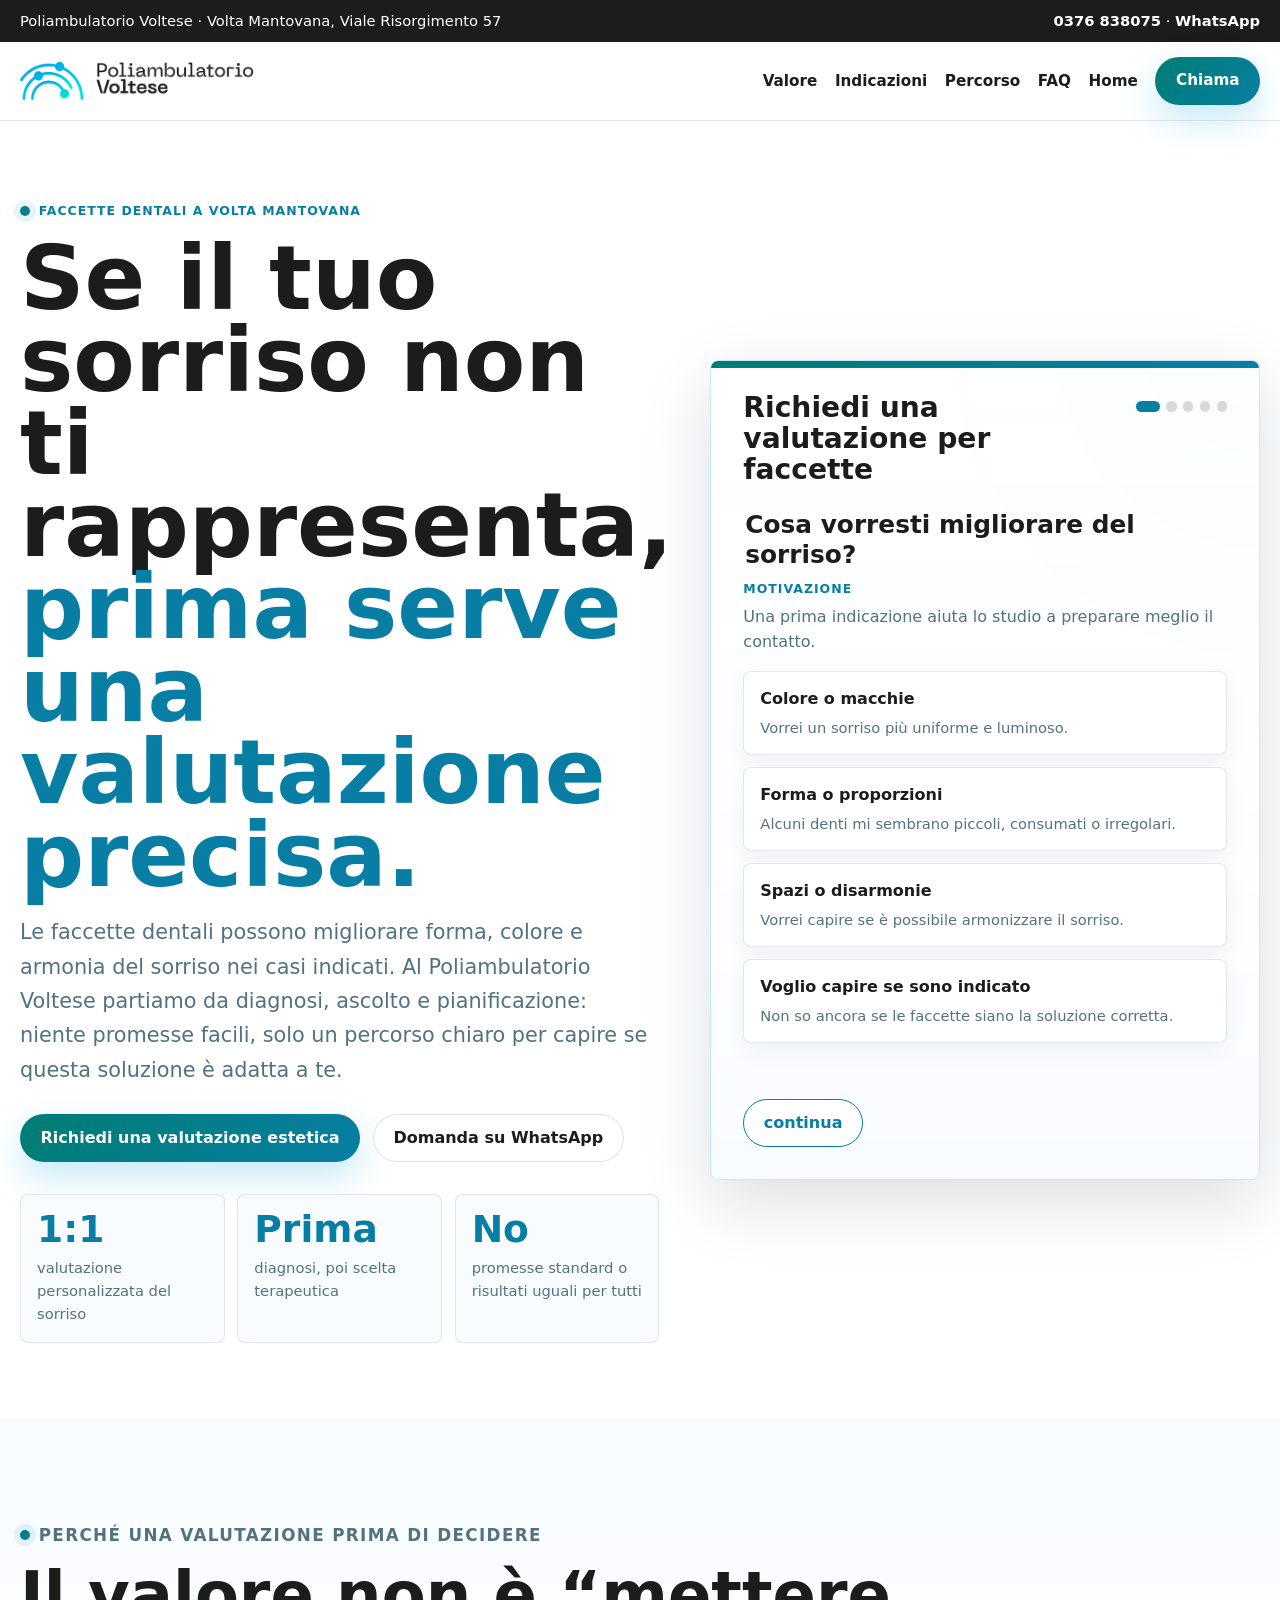
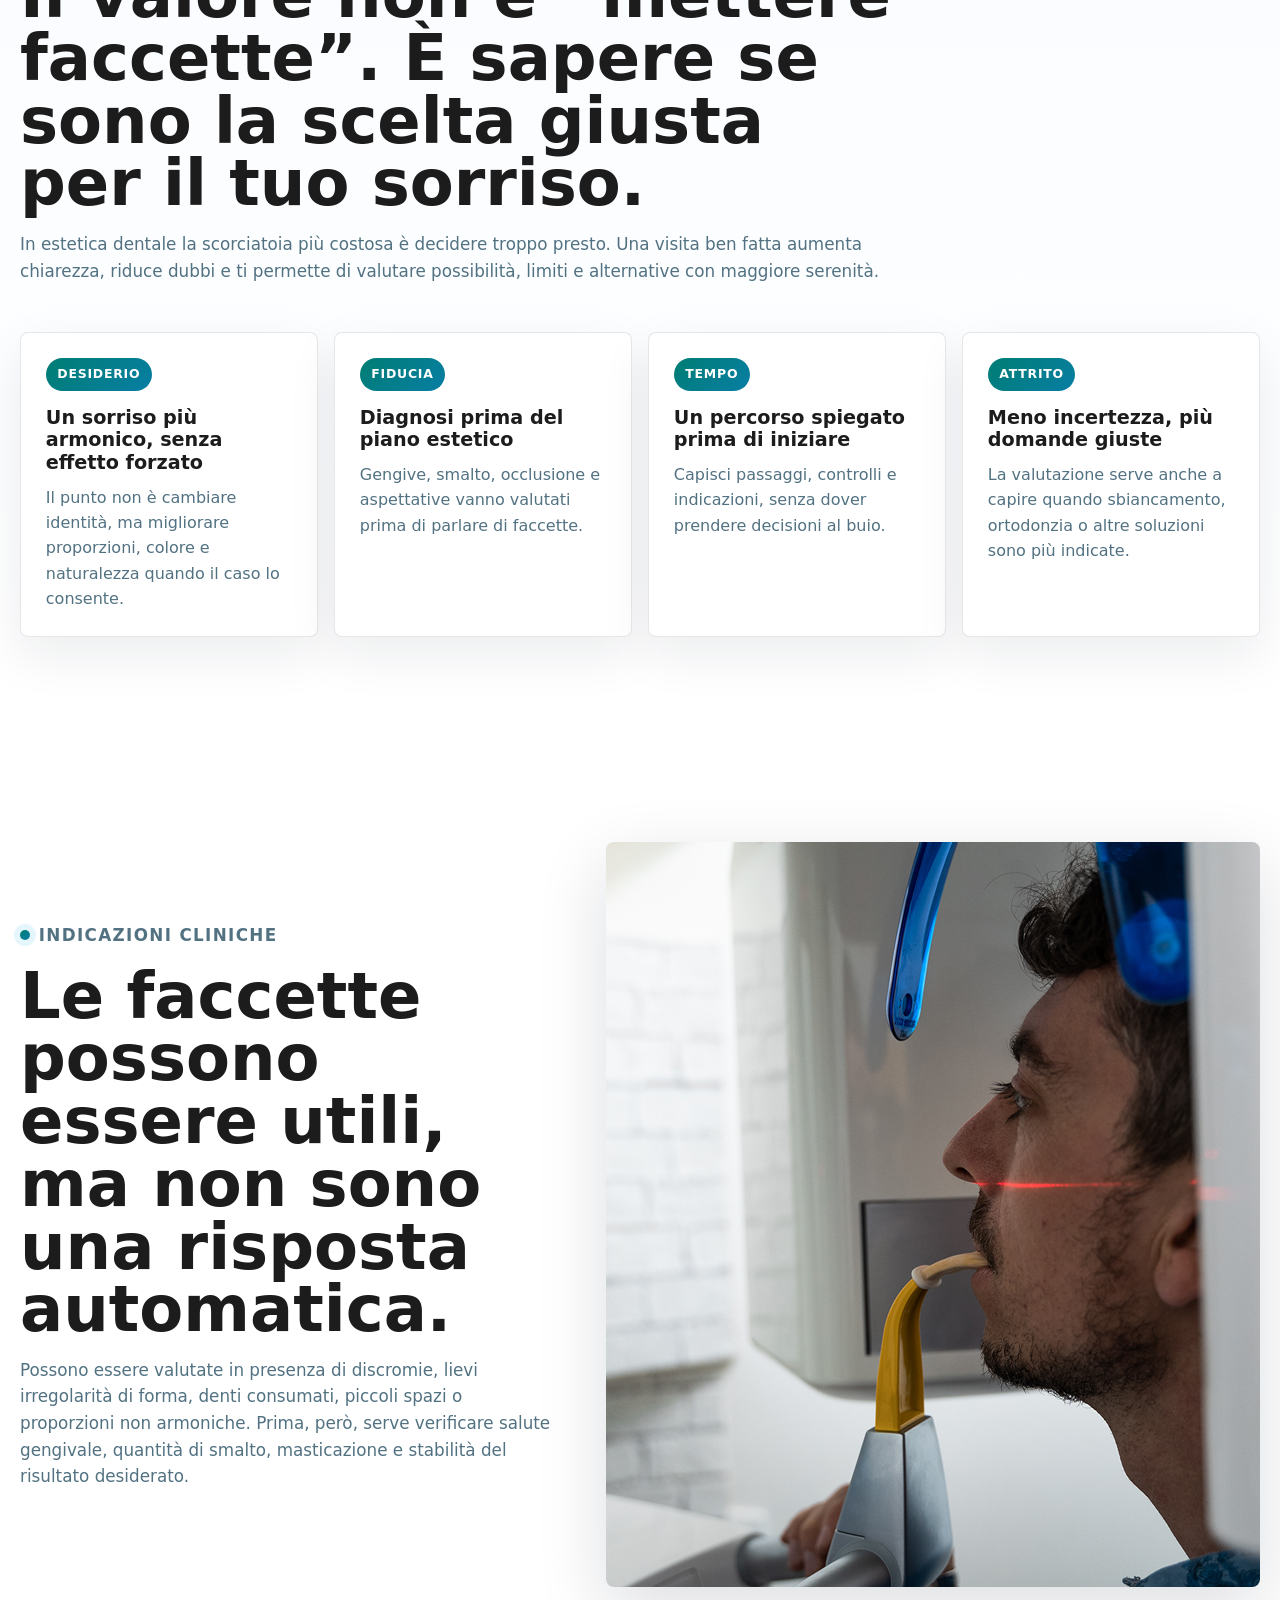
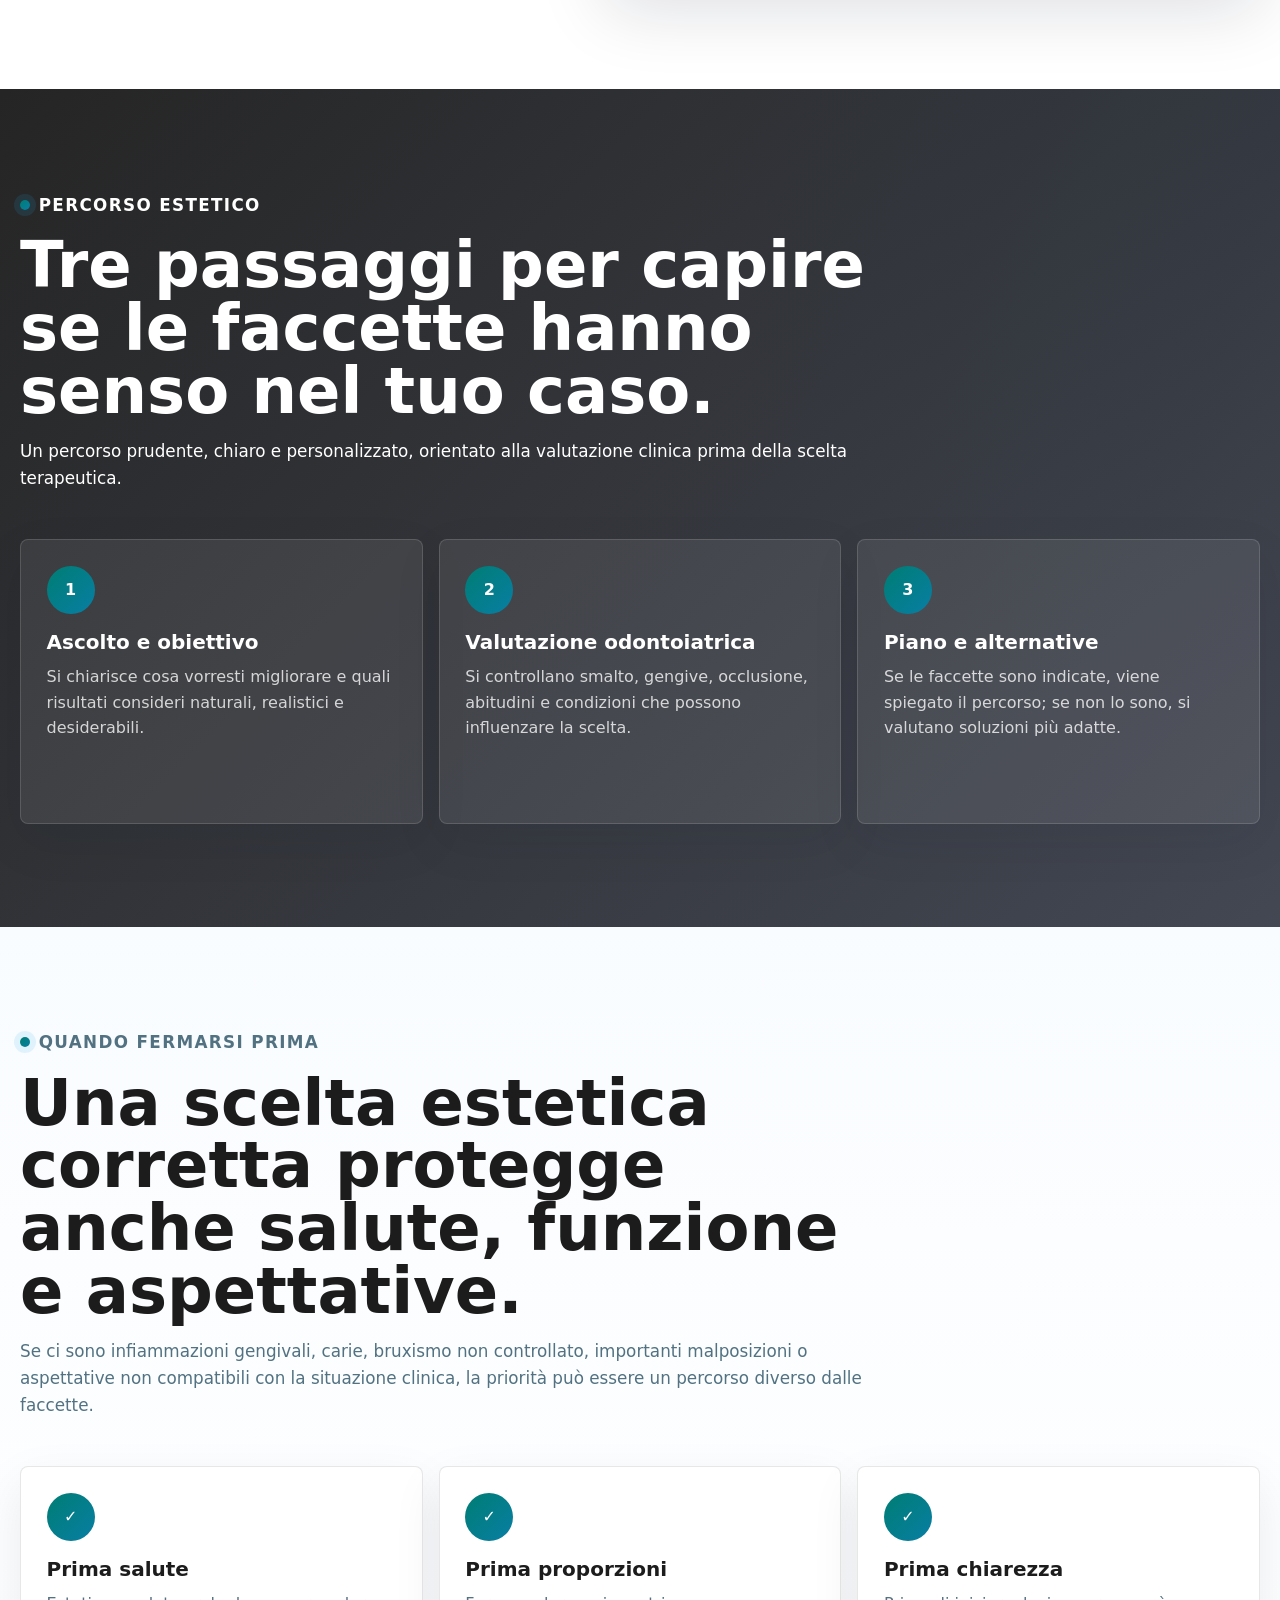
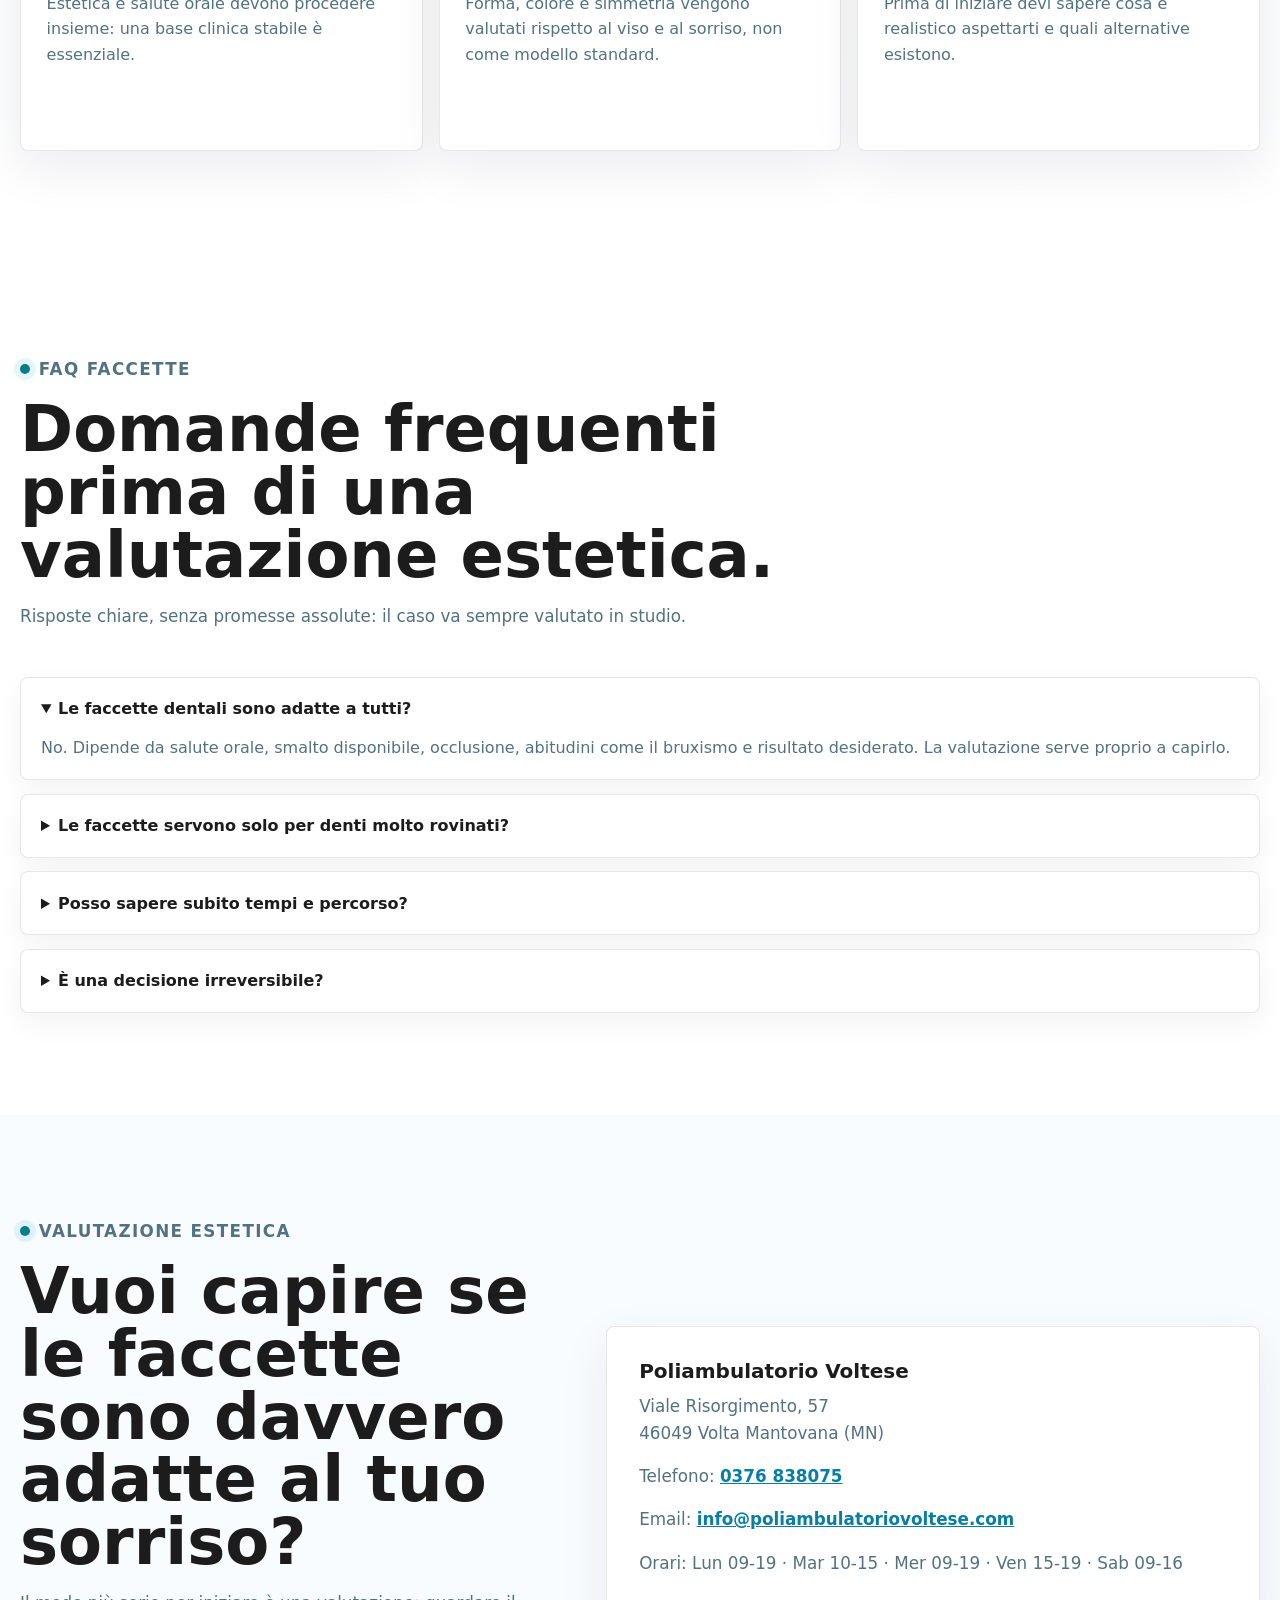
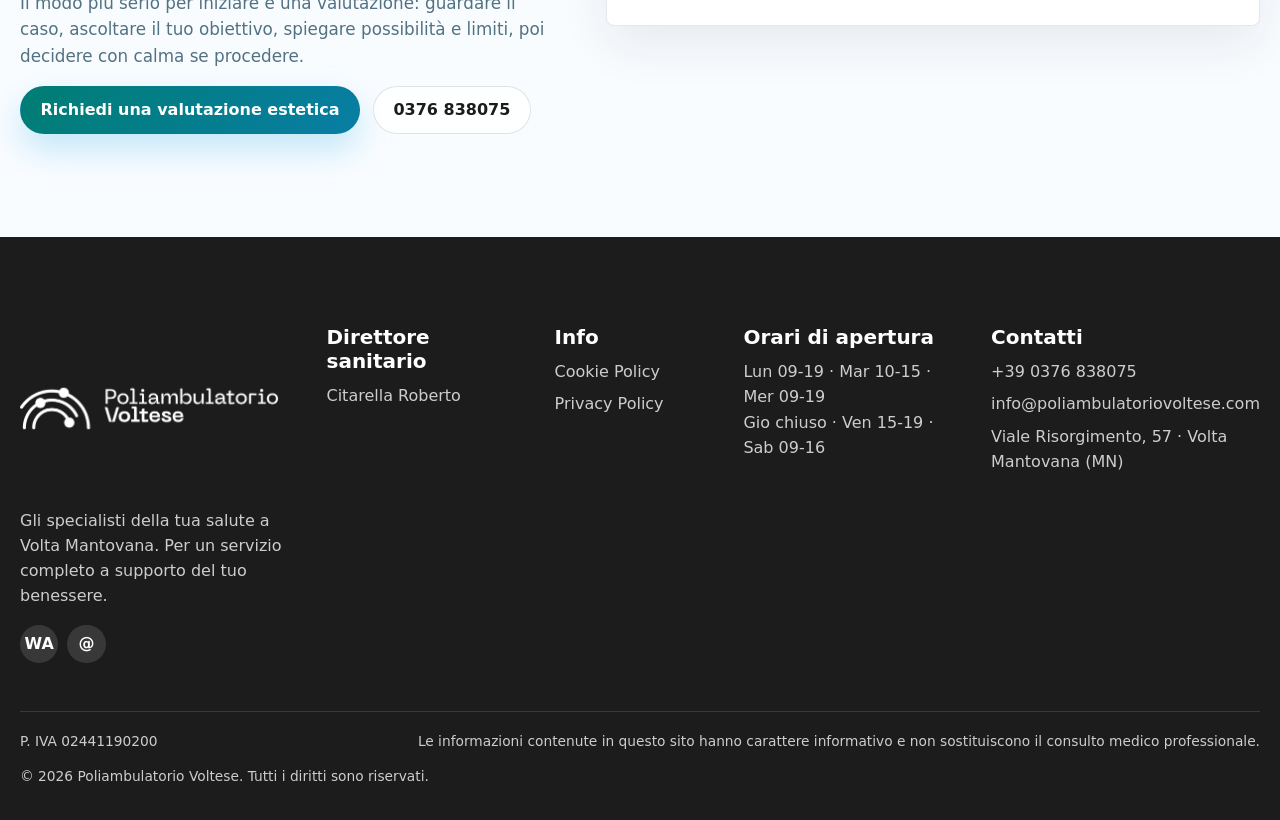
==== faccette/index.html @ 8700d7a6 "Add faccette dental funnel page" ====
<!doctype html>
<html lang="it" class="loader-active">
  <head>
    <meta charset="utf-8">
    <meta name="viewport" content="width=device-width, initial-scale=1">
    <title>Faccette Dentali a Volta Mantovana | Poliambulatorio Voltese</title>
    <meta
      name="description"
      content="Faccette dentali a Volta Mantovana: valutazione estetica del sorriso, indicazioni cliniche, percorso personalizzato e informazioni professionali al Poliambulatorio Voltese."
    >
    <meta name="robots" content="index,follow,max-image-preview:large">
    <meta name="theme-color" content="#1C1C1C">
    <link rel="canonical" href="https://poliambulatoriovoltese.vercel.app/faccette/">
    <link rel="icon" href="../assets/favicon-poliambulatorio-voltese.png" type="image/png">
    <link rel="preload" as="image" href="../assets/logo-poliambulatorio-voltese.svg">

    <meta property="og:type" content="website">
    <meta property="og:locale" content="it_IT">
    <meta property="og:title" content="Faccette Dentali a Volta Mantovana">
    <meta
      property="og:description"
      content="Un percorso professionale per capire se le faccette dentali sono adatte al tuo sorriso."
    >
    <meta property="og:url" content="https://poliambulatoriovoltese.vercel.app/faccette/">
    <meta property="og:site_name" content="Poliambulatorio Voltese">
    <meta property="og:image" content="https://poliambulatoriovoltese.vercel.app/assets/favicon-poliambulatorio-voltese.png">

    <link rel="stylesheet" href="../styles.css">
    <script type="application/ld+json">
      {
        "@context": "https://schema.org",
        "@type": "MedicalWebPage",
        "name": "Faccette Dentali a Volta Mantovana",
        "url": "https://poliambulatoriovoltese.vercel.app/faccette/",
        "description": "Pagina informativa sulle faccette dentali e sulla valutazione estetica del sorriso presso Poliambulatorio Voltese.",
        "publisher": {
          "@type": "MedicalClinic",
          "name": "Poliambulatorio Voltese",
          "telephone": "+390376838075",
          "email": "info@poliambulatoriovoltese.com",
          "address": {
            "@type": "PostalAddress",
            "streetAddress": "Viale Risorgimento, 57",
            "addressLocality": "Volta Mantovana",
            "postalCode": "46049",
            "addressRegion": "MN",
            "addressCountry": "IT"
          }
        },
        "about": {
          "@type": "Service",
          "name": "Valutazione per faccette dentali",
          "serviceType": "Odontoiatria estetica"
        }
      }
    </script>
  </head>
  <body>
    <div class="page-loader" aria-hidden="true">
      <div class="loader-logo">
        <div class="loader-mark">
          <img src="../assets/favicon-poliambulatorio-voltese.png" width="150" height="150" alt="">
        </div>
        <div class="loader-wordmark">
          <span>POLIAMBULATORIO</span>
          <strong>VOLTESE</strong>
        </div>
      </div>
    </div>

    <a class="skip" href="#main">Salta al contenuto</a>

    <div class="topbar" id="top">
      <div class="wrap">
        <span>Poliambulatorio Voltese · Volta Mantovana, Viale Risorgimento 57</span>
        <span>
          <a href="tel:+390376838075">0376 838075</a>
          ·
          <a href="https://wa.me/+390376838075" rel="noopener">WhatsApp</a>
        </span>
      </div>
    </div>

    <header>
      <nav class="nav wrap" aria-label="Navigazione principale">
        <a class="brand" href="../" aria-label="Poliambulatorio Voltese">
          <img src="../assets/logo-poliambulatorio-voltese.svg" width="1048" height="167" alt="Poliambulatorio Voltese">
        </a>
        <div class="navlinks" aria-label="Sezioni pagina">
          <a href="#valore">Valore</a>
          <a href="#indicazioni">Indicazioni</a>
          <a href="#percorso">Percorso</a>
          <a href="#faq">FAQ</a>
          <a href="../">Home</a>
          <a class="btn btn-primary" href="tel:+390376838075">Chiama</a>
        </div>
        <button class="menu-toggle" type="button" aria-expanded="false" aria-controls="mobile-menu" aria-label="Apri menu">
          <span></span><span></span><span></span>
        </button>
      </nav>
      <div class="mobile-menu" id="mobile-menu" hidden>
        <div class="mobile-menu-panel wrap">
          <div class="mobile-menu-links">
            <a href="#top">Home pagina</a>
            <a href="#valore">Valore</a>
            <a href="#indicazioni">Indicazioni</a>
            <a href="#percorso">Percorso</a>
            <a href="#faq">FAQ</a>
            <a href="../">Sito principale</a>
          </div>
          <div class="mobile-menu-actions">
            <a class="btn btn-ghost" href="tel:+390376838075">Chiama Studio</a>
            <a class="btn btn-primary" href="#prenota">Richiedi valutazione</a>
          </div>
        </div>
      </div>
    </header>

    <main id="main">
      <section class="hero wrap hero-faccette" aria-labelledby="hero-title">
        <div class="hero-copy reveal">
          <p class="eyebrow"><span class="dot"></span> Faccette dentali a Volta Mantovana</p>
          <h1 id="hero-title">
            Se il tuo sorriso non ti rappresenta,
            <span class="hero-title-accent">prima serve una valutazione precisa.</span>
          </h1>
          <p class="lead">
            Le faccette dentali possono migliorare forma, colore e armonia del sorriso nei casi indicati.
            Al Poliambulatorio Voltese partiamo da diagnosi, ascolto e pianificazione: niente promesse facili,
            solo un percorso chiaro per capire se questa soluzione è adatta a te.
          </p>
          <div class="cta-row">
            <a class="btn btn-primary" href="#prenota">Richiedi una valutazione estetica</a>
            <a class="btn btn-ghost" href="https://wa.me/+390376838075?text=Buongiorno%2C%20vorrei%20ricevere%20informazioni%20sulle%20faccette%20dentali." rel="noopener">
              Domanda su WhatsApp
            </a>
          </div>
          <div class="micro-proof" aria-label="Elementi di valore">
            <div class="proof-item"><strong>1:1</strong><span>valutazione personalizzata del sorriso</span></div>
            <div class="proof-item"><strong>Prima</strong><span>diagnosi, poi scelta terapeutica</span></div>
            <div class="proof-item"><strong>No</strong><span>promesse standard o risultati uguali per tutti</span></div>
          </div>
        </div>

        <form class="glass-form reveal delay-1" id="prenota" action="mailto:info@poliambulatoriovoltese.com" method="post" enctype="text/plain">
          <div class="form-head">
            <h2>Richiedi una valutazione per faccette</h2>
            <div class="progress" aria-hidden="true">
              <span class="is-active"></span><span></span><span></span><span></span><span></span>
            </div>
          </div>

          <fieldset class="form-step is-active" data-step="0">
            <p class="quiz-kicker">Motivazione</p>
            <legend class="quiz-title">Cosa vorresti migliorare del sorriso?</legend>
            <p class="quiz-copy">Una prima indicazione aiuta lo studio a preparare meglio il contatto.</p>
            <div class="quiz-options">
              <button type="button" class="choice-btn" data-name="Motivazione" data-value="Colore o macchie">
                <strong>Colore o macchie</strong>
                <span>Vorrei un sorriso più uniforme e luminoso.</span>
              </button>
              <button type="button" class="choice-btn" data-name="Motivazione" data-value="Forma o proporzioni">
                <strong>Forma o proporzioni</strong>
                <span>Alcuni denti mi sembrano piccoli, consumati o irregolari.</span>
              </button>
              <button type="button" class="choice-btn" data-name="Motivazione" data-value="Spazi o disarmonie">
                <strong>Spazi o disarmonie</strong>
                <span>Vorrei capire se è possibile armonizzare il sorriso.</span>
              </button>
              <button type="button" class="choice-btn" data-name="Motivazione" data-value="Voglio capire se sono indicato">
                <strong>Voglio capire se sono indicato</strong>
                <span>Non so ancora se le faccette siano la soluzione corretta.</span>
              </button>
            </div>
          </fieldset>

          <fieldset class="form-step" data-step="1" hidden>
            <p class="quiz-kicker">Desiderio</p>
            <legend class="quiz-title">Che risultato vorresti ottenere?</legend>
            <p class="quiz-copy">Restiamo su obiettivi realistici: la valutazione clinica serve proprio a definire i limiti del caso.</p>
            <div class="quiz-options">
              <button type="button" class="choice-btn" data-name="Obiettivo" data-value="Sorriso naturale e discreto">
                <strong>Sorriso naturale e discreto</strong>
                <span>Vorrei migliorare senza un effetto artificiale.</span>
              </button>
              <button type="button" class="choice-btn" data-name="Obiettivo" data-value="Sorriso più armonico">
                <strong>Sorriso più armonico</strong>
                <span>Mi interessa correggere proporzioni e simmetria.</span>
              </button>
              <button type="button" class="choice-btn" data-name="Obiettivo" data-value="Capire alternative alle faccette">
                <strong>Capire alternative alle faccette</strong>
                <span>Voglio valutare anche sbiancamento, ortodonzia o restauri.</span>
              </button>
              <button type="button" class="choice-btn" data-name="Obiettivo" data-value="Piano chiaro prima di decidere">
                <strong>Piano chiaro prima di decidere</strong>
                <span>Voglio capire tempi, passaggi e indicazioni.</span>
              </button>
            </div>
          </fieldset>

          <fieldset class="form-step" data-step="2" hidden>
            <p class="quiz-kicker">Preferenza appuntamento</p>
            <legend class="quiz-title">Scegli una data indicativa</legend>
            <p class="quiz-copy">Lo studio ti ricontatterà per confermare la disponibilità effettiva.</p>
            <div class="calendar-head">
              <strong class="calendar-title" aria-live="polite">Prossimi giorni disponibili</strong>
              <div class="calendar-nav" aria-hidden="true">
                <button type="button" disabled>‹</button>
                <button type="button" disabled>›</button>
              </div>
            </div>
            <div class="calendar-grid" id="calendar-grid" aria-label="Date disponibili"></div>
          </fieldset>

          <fieldset class="form-step" data-step="3" hidden>
            <p class="quiz-kicker">Orario preferito</p>
            <legend class="quiz-title">Scegli una fascia oraria</legend>
            <p class="quiz-copy">Gli slot sono indicativi e verranno confermati dal Poliambulatorio.</p>
            <div class="slot-grid">
              <button type="button" class="choice-btn" data-name="Orario" data-value="Mattina">Mattina <span>09:00 - 12:00</span></button>
              <button type="button" class="choice-btn" data-name="Orario" data-value="Primo pomeriggio">Primo pomeriggio <span>14:00 - 16:00</span></button>
              <button type="button" class="choice-btn" data-name="Orario" data-value="Tardo pomeriggio">Tardo pomeriggio <span>16:00 - 19:00</span></button>
            </div>
          </fieldset>

          <fieldset class="form-step" data-step="4" hidden>
            <p class="quiz-kicker">Dati di contatto</p>
            <legend class="quiz-title">Lascia i tuoi recapiti</legend>
            <p class="quiz-copy">Ti ricontatteremo per confermare la richiesta e capire il motivo della valutazione.</p>
            <div class="field-grid">
              <label>
                <span>Nome e cognome</span>
                <input name="Nome" autocomplete="name" required>
              </label>
              <label>
                <span>Telefono</span>
                <input name="Telefono" inputmode="tel" autocomplete="tel" required>
              </label>
              <label>
                <span>Email</span>
                <input name="Email" type="email" autocomplete="email">
              </label>
              <label class="full">
                <span>Note/Messaggio</span>
                <textarea name="Messaggio" rows="4" placeholder="Raccontaci cosa vorresti migliorare del sorriso."></textarea>
              </label>
            </div>
            <div class="summary-box" aria-live="polite"></div>
          </fieldset>

          <p class="form-error" role="alert"></p>
          <div class="form-actions">
            <button class="btn btn-ghost" type="button" data-prev hidden>torna indietro</button>
            <button class="btn btn-outline-fill" type="button" data-next>continua</button>
            <button class="btn btn-primary" type="submit" hidden>Invia richiesta</button>
          </div>
        </form>
      </section>

      <section class="funnel-value soft" id="valore">
        <div class="wrap">
          <div class="section-head reveal">
            <p class="eyebrow"><span class="dot"></span> Perché una valutazione prima di decidere</p>
            <h2>Il valore non è “mettere faccette”. È sapere se sono la scelta giusta per il tuo sorriso.</h2>
            <p>
              In estetica dentale la scorciatoia più costosa è decidere troppo presto. Una visita ben fatta aumenta
              chiarezza, riduce dubbi e ti permette di valutare possibilità, limiti e alternative con maggiore serenità.
            </p>
          </div>
          <div class="value-grid">
            <article class="value-card reveal">
              <span>Desiderio</span>
              <h3>Un sorriso più armonico, senza effetto forzato</h3>
              <p>Il punto non è cambiare identità, ma migliorare proporzioni, colore e naturalezza quando il caso lo consente.</p>
            </article>
            <article class="value-card reveal delay-1">
              <span>Fiducia</span>
              <h3>Diagnosi prima del piano estetico</h3>
              <p>Gengive, smalto, occlusione e aspettative vanno valutati prima di parlare di faccette.</p>
            </article>
            <article class="value-card reveal delay-2">
              <span>Tempo</span>
              <h3>Un percorso spiegato prima di iniziare</h3>
              <p>Capisci passaggi, controlli e indicazioni, senza dover prendere decisioni al buio.</p>
            </article>
            <article class="value-card reveal">
              <span>Attrito</span>
              <h3>Meno incertezza, più domande giuste</h3>
              <p>La valutazione serve anche a capire quando sbiancamento, ortodonzia o altre soluzioni sono più indicate.</p>
            </article>
          </div>
        </div>
      </section>

      <section class="problem wrap" id="indicazioni">
        <div class="problem-grid">
          <div class="problem-copy reveal">
            <p class="eyebrow"><span class="dot"></span> Indicazioni cliniche</p>
            <h2>Le faccette possono essere utili, ma non sono una risposta automatica.</h2>
            <p>
              Possono essere valutate in presenza di discromie, lievi irregolarità di forma, denti consumati,
              piccoli spazi o proporzioni non armoniche. Prima, però, serve verificare salute gengivale,
              quantità di smalto, masticazione e stabilità del risultato desiderato.
            </p>
          </div>
          <div class="problem-media reveal delay-1">
            <img src="../assets/studio-dentistico-2.jpg" width="1000" height="745" alt="Ambiente odontoiatrico del Poliambulatorio Voltese" loading="lazy">
          </div>
        </div>
      </section>

      <section class="band" id="percorso">
        <div class="wrap">
          <div class="section-head reveal">
            <p class="eyebrow"><span class="dot"></span> Percorso estetico</p>
            <h2>Tre passaggi per capire se le faccette hanno senso nel tuo caso.</h2>
            <p>Un percorso prudente, chiaro e personalizzato, orientato alla valutazione clinica prima della scelta terapeutica.</p>
          </div>
          <div class="phases">
            <article class="phase reveal">
              <span>1</span>
              <h3>Ascolto e obiettivo</h3>
              <p>Si chiarisce cosa vorresti migliorare e quali risultati consideri naturali, realistici e desiderabili.</p>
            </article>
            <article class="phase reveal delay-1">
              <span>2</span>
              <h3>Valutazione odontoiatrica</h3>
              <p>Si controllano smalto, gengive, occlusione, abitudini e condizioni che possono influenzare la scelta.</p>
            </article>
            <article class="phase reveal delay-2">
              <span>3</span>
              <h3>Piano e alternative</h3>
              <p>Se le faccette sono indicate, viene spiegato il percorso; se non lo sono, si valutano soluzioni più adatte.</p>
            </article>
          </div>
        </div>
      </section>

      <section class="soft">
        <div class="wrap">
          <div class="section-head reveal">
            <p class="eyebrow"><span class="dot"></span> Quando fermarsi prima</p>
            <h2>Una scelta estetica corretta protegge anche salute, funzione e aspettative.</h2>
            <p>
              Se ci sono infiammazioni gengivali, carie, bruxismo non controllato, importanti malposizioni o aspettative non compatibili
              con la situazione clinica, la priorità può essere un percorso diverso dalle faccette.
            </p>
          </div>
          <div class="solution-grid">
            <article class="info-card reveal">
              <span>✓</span>
              <h3>Prima salute</h3>
              <p>Estetica e salute orale devono procedere insieme: una base clinica stabile è essenziale.</p>
            </article>
            <article class="info-card reveal delay-1">
              <span>✓</span>
              <h3>Prima proporzioni</h3>
              <p>Forma, colore e simmetria vengono valutati rispetto al viso e al sorriso, non come modello standard.</p>
            </article>
            <article class="info-card reveal delay-2">
              <span>✓</span>
              <h3>Prima chiarezza</h3>
              <p>Prima di iniziare devi sapere cosa è realistico aspettarti e quali alternative esistono.</p>
            </article>
          </div>
        </div>
      </section>

      <section class="faq wrap" id="faq">
        <div class="section-head reveal">
          <p class="eyebrow"><span class="dot"></span> FAQ faccette</p>
          <h2>Domande frequenti prima di una valutazione estetica.</h2>
          <p>Risposte chiare, senza promesse assolute: il caso va sempre valutato in studio.</p>
        </div>
        <div class="faq-list">
          <details class="reveal" open>
            <summary>Le faccette dentali sono adatte a tutti?</summary>
            <p>No. Dipende da salute orale, smalto disponibile, occlusione, abitudini come il bruxismo e risultato desiderato. La valutazione serve proprio a capirlo.</p>
          </details>
          <details class="reveal delay-1">
            <summary>Le faccette servono solo per denti molto rovinati?</summary>
            <p>Non necessariamente. Possono essere considerate anche per discromie, forma, proporzioni o piccoli spazi, ma esistono casi in cui altre soluzioni sono più conservative.</p>
          </details>
          <details class="reveal delay-2">
            <summary>Posso sapere subito tempi e percorso?</summary>
            <p>Dopo la visita è possibile ricevere indicazioni più concrete. Senza valutazione clinica sarebbe poco serio parlare di tempi o idoneità.</p>
          </details>
          <details class="reveal">
            <summary>È una decisione irreversibile?</summary>
            <p>Dipende dalla tecnica e dal caso. Proprio per questo il percorso deve includere spiegazione delle alternative, dei passaggi e degli aspetti da considerare prima di decidere.</p>
          </details>
        </div>
      </section>

      <section class="closing-section">
        <div class="closing wrap">
          <div class="closing-copy reveal">
            <p class="eyebrow"><span class="dot"></span> Valutazione estetica</p>
            <h2>Vuoi capire se le faccette sono davvero adatte al tuo sorriso?</h2>
            <p>
              Il modo più serio per iniziare è una valutazione: guardare il caso, ascoltare il tuo obiettivo,
              spiegare possibilità e limiti, poi decidere con calma se procedere.
            </p>
            <div class="cta-row">
              <a class="btn btn-primary" href="#prenota">Richiedi una valutazione estetica</a>
              <a class="btn btn-ghost" href="tel:+390376838075">0376 838075</a>
            </div>
          </div>
          <address class="contact-panel reveal delay-1">
            <h3>Poliambulatorio Voltese</h3>
            <p>Viale Risorgimento, 57<br>46049 Volta Mantovana (MN)</p>
            <p>Telefono: <a href="tel:+390376838075">0376 838075</a></p>
            <p>Email: <a href="mailto:info@poliambulatoriovoltese.com">info@poliambulatoriovoltese.com</a></p>
            <p>Orari: Lun 09-19 · Mar 10-15 · Mer 09-19 · Ven 15-19 · Sab 09-16</p>
          </address>
        </div>
      </section>
    </main>

    <footer class="footer-main">
      <div class="wrap footer-grid">
        <div class="footer-brand">
          <img src="../assets/logo-poliambulatorio-voltese.svg" width="1048" height="167" alt="Poliambulatorio Voltese">
          <p>Gli specialisti della tua salute a Volta Mantovana. Per un servizio completo a supporto del tuo benessere.</p>
          <div class="footer-social">
            <a href="https://wa.me/+390376838075" rel="noopener" aria-label="WA WhatsApp">WA</a>
            <a href="mailto:info@poliambulatoriovoltese.com" aria-label="@ Email">@</a>
          </div>
        </div>
        <div>
          <h3>Direttore sanitario</h3>
          <p>Citarella Roberto</p>
        </div>
        <div>
          <h3>Info</h3>
          <ul>
            <li><a href="https://www.iubenda.com/privacy-policy/475640561/cookie-policy" rel="noopener">Cookie Policy</a></li>
            <li><a href="https://www.iubenda.com/privacy-policy/475640561" rel="noopener">Privacy Policy</a></li>
          </ul>
        </div>
        <div>
          <h3>Orari di apertura</h3>
          <p>Lun 09-19 · Mar 10-15 · Mer 09-19<br>Gio chiuso · Ven 15-19 · Sab 09-16</p>
        </div>
        <div>
          <h3>Contatti</h3>
          <ul>
            <li><a href="tel:+390376838075">+39 0376 838075</a></li>
            <li><a href="mailto:info@poliambulatoriovoltese.com">info@poliambulatoriovoltese.com</a></li>
            <li>Viale Risorgimento, 57 · Volta Mantovana (MN)</li>
          </ul>
        </div>
      </div>
      <div class="wrap footer-legal">
        <span>P. IVA 02441190200</span>
        <span>Le informazioni contenute in questo sito hanno carattere informativo e non sostituiscono il consulto medico professionale.</span>
        <span>© 2026 Poliambulatorio Voltese. Tutti i diritti sono riservati.</span>
      </div>
    </footer>

    <div class="mobile-cta" aria-label="Azioni rapide">
      <a href="tel:+390376838075">Chiama Ora</a>
      <a href="#prenota">Valutazione</a>
    </div>

    <aside class="whatsapp-prompt" aria-live="polite">
      <div class="whatsapp-prompt-card">
        <button class="whatsapp-prompt-close" type="button" aria-label="Chiudi messaggio">×</button>
        <p class="whatsapp-prompt-kicker">Hai una domanda?</p>
        <h2>Dubbi sulle faccette?</h2>
        <p>Scrivici su WhatsApp: ti aiuteremo a capire se ha senso prenotare una valutazione estetica.</p>
        <a class="btn btn-primary" href="https://wa.me/+390376838075?text=Buongiorno%2C%20vorrei%20ricevere%20informazioni%20sulle%20faccette%20dentali." rel="noopener">
          Scrivici su WhatsApp
        </a>
      </div>
    </aside>

    <script src="../script.js" defer></script>
  </body>
</html>
---- styles.css ----
:root {
  color-scheme: light;
  --primary: #1c1c1c;
  --secondary: #f9fcff;
  --text: #527282;
  --brand-sky: #22abe3;
  --brand-mint: #00c9b5;
  --accent: #087ea4;
  --accent-2: #007d73;
  --white: #ffffff;
  --divider: rgba(28, 28, 28, 0.1);
  --soft-accent: #e3fbf8;
  --ink: #111827;
  --heading: #1c1c1c;
  --body-text: #527282;
  --body-strong: #365d6e;
  --success: #287269;
  --shadow: 0 22px 70px rgba(17, 24, 39, 0.14);
  font-family: Montserrat, ui-sans-serif, system-ui, -apple-system, BlinkMacSystemFont, "Segoe UI", sans-serif;
}

* {
  box-sizing: border-box;
}

html {
  scroll-behavior: smooth;
}

section,
form {
  scroll-margin-top: 96px;
}

body {
  margin: 0;
  color: var(--primary);
  background: var(--white);
  font-size: 16px;
  line-height: 1.58;
  text-rendering: optimizeLegibility;
  -webkit-font-smoothing: antialiased;
}

html.loader-active,
html.loader-active body {
  overflow: hidden;
}

img {
  display: block;
  max-width: 100%;
}

a {
  color: inherit;
}

button,
input,
textarea {
  font: inherit;
}

button {
  cursor: pointer;
}

[hidden] {
  display: none !important;
}

:focus-visible {
  outline: 3px solid color-mix(in srgb, var(--accent) 72%, white);
  outline-offset: 4px;
}

.page-loader {
  position: fixed;
  inset: 0;
  z-index: 9999;
  display: grid;
  place-items: center;
  background: linear-gradient(135deg, var(--accent-2), var(--accent));
  opacity: 1;
  visibility: visible;
  transition: opacity 0.38s ease, visibility 0.38s ease;
}

.page-loader.loader-hidden {
  opacity: 0;
  visibility: hidden;
  pointer-events: none;
}

.loader-logo {
  display: grid;
  justify-items: center;
  gap: 0.85rem;
  filter: drop-shadow(0 18px 34px rgba(9, 40, 56, 0.18));
  animation: loader-pop 0.9s cubic-bezier(0.2, 0.8, 0.2, 1) both;
}

.loader-mark {
  width: clamp(92px, 13vw, 142px);
  aspect-ratio: 1;
}

.loader-mark img {
  width: 100%;
  height: 100%;
  object-fit: contain;
}

.loader-wordmark {
  display: grid;
  justify-items: center;
  color: var(--white);
  line-height: 0.95;
  text-align: center;
}

.loader-wordmark span {
  font-size: clamp(0.82rem, 1.65vw, 1.1rem);
  font-weight: 760;
}

.loader-wordmark strong {
  font-size: clamp(1.02rem, 2vw, 1.42rem);
  font-weight: 950;
}

@keyframes loader-pop {
  0% {
    opacity: 0;
    transform: scale(0.82) translateY(8px);
  }
  55% {
    opacity: 1;
    transform: scale(1.05) translateY(0);
  }
  100% {
    opacity: 1;
    transform: scale(1);
  }
}

.skip {
  position: absolute;
  top: -4rem;
  left: 1rem;
  z-index: 30;
  padding: 0.7rem 1rem;
  border-radius: 8px;
  background: var(--primary);
  color: var(--white);
  transition: top 0.2s ease;
}

.skip:focus {
  top: 1rem;
}

.wrap {
  width: min(1320px, calc(100% - 40px));
  margin-inline: auto;
}

.topbar {
  background: var(--primary);
  color: var(--white);
  font-size: 0.92rem;
}

.topbar .wrap,
.nav {
  display: flex;
  align-items: center;
  justify-content: space-between;
  gap: 1rem;
}

.topbar .wrap {
  min-height: 42px;
}

.topbar a {
  font-weight: 800;
  text-decoration: none;
}

header {
  position: sticky;
  top: 0;
  z-index: 20;
  border-bottom: 1px solid var(--divider);
  background: rgba(255, 255, 255, 0.96);
  backdrop-filter: blur(16px);
}

.nav {
  min-height: 78px;
}

.brand {
  display: inline-flex;
  align-items: center;
  width: 235px;
  min-width: 0;
  text-decoration: none;
}

.brand img {
  width: 100%;
  height: auto;
}

.navlinks {
  display: flex;
  align-items: center;
  gap: 1.1rem;
  color: var(--primary);
  font-size: 0.95rem;
  font-weight: 850;
}

.navlinks a {
  text-decoration: none;
}

.navlinks a:hover {
  color: var(--accent);
}

.menu-toggle {
  display: none;
  position: relative;
  width: 46px;
  height: 46px;
  border: 1px solid rgba(28, 28, 28, 0.18);
  border-radius: 8px;
  background: var(--white);
  color: var(--primary);
  box-shadow: 0 10px 26px rgba(17, 24, 39, 0.08);
}

.menu-toggle span {
  position: absolute;
  left: 12px;
  width: 20px;
  height: 2px;
  border-radius: 999px;
  background: currentColor;
  transition: transform 0.18s ease, opacity 0.18s ease, top 0.18s ease;
}

.menu-toggle span:nth-child(1) {
  top: 15px;
}

.menu-toggle span:nth-child(2) {
  top: 22px;
}

.menu-toggle span:nth-child(3) {
  top: 29px;
}

.menu-toggle[aria-expanded="true"] span:nth-child(1) {
  top: 22px;
  transform: rotate(45deg);
}

.menu-toggle[aria-expanded="true"] span:nth-child(2) {
  opacity: 0;
}

.menu-toggle[aria-expanded="true"] span:nth-child(3) {
  top: 22px;
  transform: rotate(-45deg);
}

.mobile-menu {
  position: absolute;
  inset: 100% 0 auto;
  z-index: 19;
  max-height: calc(100dvh - 120px);
  overflow-y: auto;
  border-top: 1px solid rgba(28, 28, 28, 0.08);
  background: var(--white);
  box-shadow: 0 22px 46px rgba(17, 24, 39, 0.08);
}

.mobile-menu-panel {
  display: grid;
  gap: 1.4rem;
  padding-block: 1.35rem 2rem;
}

.mobile-menu-links,
.mobile-menu-actions {
  display: grid;
}

.mobile-menu-links a {
  display: flex;
  align-items: center;
  min-height: 72px;
  border-bottom: 1px solid rgba(28, 28, 28, 0.08);
  color: var(--primary);
  font-size: clamp(1.22rem, 5.6vw, 2rem);
  font-weight: 750;
  line-height: 1.1;
  text-decoration: none;
  text-transform: uppercase;
}

.btn {
  display: inline-flex;
  min-height: 48px;
  align-items: center;
  justify-content: center;
  gap: 0.45rem;
  border: 1px solid transparent;
  border-radius: 999px;
  padding: 0.86rem 1.22rem;
  font-weight: 850;
  line-height: 1;
  text-align: center;
  text-decoration: none;
  transition: transform 0.2s ease, box-shadow 0.2s ease, border-color 0.2s ease, background 0.2s ease;
}

.btn:hover {
  transform: translateY(-1px);
}

.btn-primary {
  color: var(--white);
  background: linear-gradient(135deg, var(--accent-2), var(--accent));
  box-shadow: 0 15px 34px rgba(34, 171, 227, 0.26);
}

.btn-ghost {
  border-color: rgba(28, 28, 28, 0.12);
  color: var(--primary);
  background: rgba(255, 255, 255, 0.82);
}

.btn-outline-fill {
  border-color: var(--accent);
  color: var(--accent);
  background: var(--white);
}

.btn-accent {
  color: var(--primary);
  background: var(--white);
}

.hero {
  display: grid;
  grid-template-columns: minmax(0, 1fr) minmax(420px, 0.86fr);
  gap: clamp(1.4rem, 4vw, 4.5rem);
  align-items: center;
  min-height: calc(100dvh - 120px);
  padding-block: clamp(3rem, 6vw, 6.5rem);
}

.hero-copy {
  max-width: 760px;
}

.eyebrow {
  display: inline-flex;
  align-items: center;
  gap: 0.55rem;
  margin: 0 0 1rem;
  color: var(--accent);
  font-size: 0.78rem;
  font-weight: 900;
  letter-spacing: 0.08em;
  text-transform: uppercase;
}

.dot {
  width: 0.62rem;
  height: 0.62rem;
  border-radius: 999px;
  background: linear-gradient(135deg, var(--accent-2), var(--accent));
  box-shadow: 0 0 0 6px rgba(34, 171, 227, 0.12);
}

h1,
h2,
h3,
p {
  margin-top: 0;
}

h1 {
  margin-bottom: 1.2rem;
  color: var(--heading);
  font-size: clamp(3.2rem, 7vw, 6.4rem);
  line-height: 0.92;
  letter-spacing: 0;
}

.hero-title-accent {
  display: block;
  color: var(--accent);
}

.lead {
  max-width: 650px;
  margin-bottom: 1.7rem;
  color: var(--body-text);
  font-size: clamp(1.08rem, 1.7vw, 1.3rem);
  line-height: 1.65;
}

.cta-row {
  display: flex;
  flex-wrap: wrap;
  gap: 0.8rem;
  align-items: center;
}

.micro-proof {
  display: grid;
  grid-template-columns: repeat(3, minmax(0, 1fr));
  gap: 0.8rem;
  margin-top: 2rem;
}

.proof-item {
  min-height: 104px;
  padding: 1rem;
  border: 1px solid var(--divider);
  border-radius: 8px;
  background: var(--secondary);
}

.proof-item strong {
  display: block;
  color: var(--accent);
  font-size: clamp(1.5rem, 3vw, 2.35rem);
  line-height: 1;
}

.proof-item span {
  display: block;
  margin-top: 0.45rem;
  color: var(--body-text);
  font-size: 0.92rem;
}

.glass-form {
  position: relative;
  overflow: hidden;
  min-height: 640px;
  border: 1px solid rgba(34, 171, 227, 0.24);
  border-radius: 8px;
  padding: clamp(1.2rem, 3vw, 2rem);
  background:
    linear-gradient(180deg, rgba(255, 255, 255, 0.92), rgba(249, 252, 255, 0.96)),
    radial-gradient(circle at top right, rgba(0, 201, 181, 0.18), transparent 22rem);
  box-shadow: var(--shadow);
}

.glass-form::before {
  content: "";
  position: absolute;
  inset: 0 0 auto;
  height: 7px;
  background: linear-gradient(90deg, var(--accent-2), var(--accent));
}

.form-head {
  display: flex;
  align-items: start;
  justify-content: space-between;
  gap: 1rem;
  margin-bottom: 1.5rem;
}

.form-head h2 {
  max-width: 18rem;
  margin: 0;
  font-size: clamp(1.45rem, 2.2vw, 2.05rem);
  line-height: 1.1;
}

.progress {
  display: flex;
  gap: 0.4rem;
  margin-top: 0.5rem;
}

.progress span {
  width: 0.65rem;
  height: 0.65rem;
  border-radius: 999px;
  background: rgba(28, 28, 28, 0.16);
}

.progress span.is-active {
  width: 1.5rem;
  background: var(--accent);
}

.form-step {
  min-width: 0;
  margin: 0;
  border: 0;
  padding: 0;
}

.quiz-kicker {
  margin-bottom: 0.3rem;
  color: var(--accent);
  font-size: 0.78rem;
  font-weight: 900;
  letter-spacing: 0.08em;
  text-transform: uppercase;
}

.quiz-title {
  display: block;
  margin-bottom: 0.6rem;
  color: var(--heading);
  font-size: clamp(1.2rem, 2vw, 1.55rem);
  font-weight: 850;
  line-height: 1.2;
}

.quiz-copy {
  margin-bottom: 1rem;
  color: var(--body-text);
}

.quiz-options,
.slot-grid,
.calendar-grid {
  display: grid;
  gap: 0.75rem;
}

.choice-btn {
  display: grid;
  gap: 0.3rem;
  width: 100%;
  min-height: 78px;
  border: 1px solid rgba(28, 28, 28, 0.1);
  border-radius: 8px;
  padding: 0.9rem 1rem;
  color: var(--primary);
  background: var(--white);
  text-align: left;
  box-shadow: 0 8px 22px rgba(17, 24, 39, 0.05);
  transition: border-color 0.18s ease, transform 0.18s ease, background 0.18s ease;
}

.choice-btn:hover,
.choice-btn.is-selected {
  border-color: var(--accent);
  background: var(--soft-accent);
  transform: translateY(-1px);
}

.choice-btn strong {
  font-weight: 850;
}

.choice-btn span {
  color: var(--body-text);
  font-size: 0.92rem;
}

.calendar-head {
  display: flex;
  align-items: center;
  justify-content: space-between;
  gap: 1rem;
  margin-bottom: 0.85rem;
}

.calendar-nav {
  display: flex;
  gap: 0.35rem;
}

.calendar-nav button {
  width: 40px;
  height: 40px;
  border: 1px solid var(--divider);
  border-radius: 999px;
  background: var(--white);
}

.calendar-grid {
  grid-template-columns: repeat(2, minmax(0, 1fr));
}

.calendar-day {
  min-height: 76px;
  align-content: center;
  text-align: center;
}

.field-grid {
  display: grid;
  grid-template-columns: repeat(2, minmax(0, 1fr));
  gap: 0.85rem;
}

label {
  display: grid;
  gap: 0.35rem;
  color: var(--body-strong);
  font-weight: 800;
}

label.full {
  grid-column: 1 / -1;
}

input,
textarea {
  width: 100%;
  border: 1px solid rgba(28, 28, 28, 0.14);
  border-radius: 8px;
  padding: 0.78rem 0.9rem;
  color: var(--primary);
  background: var(--white);
}

textarea {
  resize: vertical;
}

.summary-box {
  margin-top: 1rem;
  border: 1px solid rgba(34, 171, 227, 0.18);
  border-radius: 8px;
  padding: 0.9rem;
  background: var(--soft-accent);
}

.summary-box p {
  margin: 0.2rem 0;
  color: var(--body-text);
}

.form-error {
  min-height: 1.5rem;
  margin: 1rem 0 0;
  color: #9a3412;
  font-weight: 800;
}

.form-actions {
  display: flex;
  justify-content: space-between;
  gap: 0.7rem;
  margin-top: 1rem;
}

.problem,
.soft,
.band,
.faq,
.finance-section,
.funnel-value,
.service-bridge,
.closing-section {
  padding-block: clamp(4rem, 8vw, 7rem);
}

.problem-grid,
.closing {
  display: grid;
  grid-template-columns: 0.9fr 1.1fr;
  gap: clamp(1.5rem, 4vw, 4rem);
  align-items: center;
}

.problem-copy h2,
.section-head h2,
.closing h2,
.footer-cta h2 {
  margin-bottom: 1rem;
  color: var(--heading);
  font-size: clamp(2.2rem, 5vw, 4.6rem);
  line-height: 0.98;
}

.problem-copy p,
.section-head p,
.closing p,
.contact-panel p {
  color: var(--body-text);
  font-size: 1.05rem;
}

.problem-media {
  overflow: hidden;
  border-radius: 8px;
  box-shadow: var(--shadow);
}

.problem-media img {
  width: 100%;
  aspect-ratio: 4 / 3;
  object-fit: cover;
}

.soft {
  background: linear-gradient(180deg, var(--secondary), #ffffff);
}

.section-head {
  max-width: 880px;
  margin-bottom: clamp(1.8rem, 4vw, 3rem);
}

.solution-grid,
.phases,
.staff-grid,
.finance-grid {
  display: grid;
  gap: 1rem;
}

.solution-grid {
  grid-template-columns: repeat(3, minmax(0, 1fr));
}

.info-card,
.phase,
.finance-card,
.contact-panel {
  border: 1px solid var(--divider);
  border-radius: 8px;
  background: var(--white);
  box-shadow: 0 18px 50px rgba(17, 24, 39, 0.08);
}

.info-card,
.phase,
.finance-card {
  min-height: 285px;
  padding: clamp(1.2rem, 2vw, 1.6rem);
}

.info-card span,
.phase span,
.finance-logo {
  display: inline-grid;
  width: 3rem;
  height: 3rem;
  place-items: center;
  margin-bottom: 1rem;
  border-radius: 999px;
  color: var(--white);
  background: linear-gradient(135deg, var(--accent-2), var(--accent));
  font-weight: 900;
}

.info-card h3,
.phase h3,
.finance-card h3,
.contact-panel h3,
.footer-grid h3 {
  margin-bottom: 0.65rem;
  color: var(--heading);
  font-size: 1.25rem;
  line-height: 1.2;
}

.info-card p,
.phase p,
.finance-card p {
  margin-bottom: 0;
  color: var(--body-text);
}

.band {
  color: var(--white);
  background:
    linear-gradient(135deg, rgba(28, 28, 28, 0.96), rgba(55, 60, 72, 0.94)),
    radial-gradient(circle at top right, rgba(34, 171, 227, 0.32), transparent 38rem);
}

.band .eyebrow,
.band .section-head h2,
.band .section-head p,
.band .phase h3 {
  color: var(--white);
}

.band .phase {
  background: rgba(255, 255, 255, 0.08);
  border-color: rgba(255, 255, 255, 0.14);
}

.band .phase p {
  color: rgba(255, 255, 255, 0.78);
}

.phases {
  grid-template-columns: repeat(3, minmax(0, 1fr));
}

.faq-list {
  display: grid;
  gap: 0.85rem;
}

details {
  border: 1px solid var(--divider);
  border-radius: 8px;
  padding: 1.15rem 1.25rem;
  background: var(--white);
  box-shadow: 0 10px 28px rgba(17, 24, 39, 0.05);
}

summary {
  color: var(--heading);
  font-weight: 850;
  cursor: pointer;
}

details p {
  margin: 0.85rem 0 0;
  color: var(--body-text);
}

.staff-grid {
  grid-template-columns: repeat(5, minmax(0, 1fr));
}

.staff-card {
  overflow: hidden;
  min-height: 350px;
  border: 1px solid var(--divider);
  border-radius: 8px;
  background: var(--white);
  box-shadow: 0 16px 48px rgba(17, 24, 39, 0.08);
}

.staff-card img {
  width: 100%;
  aspect-ratio: 1;
  object-fit: cover;
}

.staff-card h3 {
  margin: 1rem 1rem 0.3rem;
  color: var(--heading);
  font-size: 1.08rem;
  line-height: 1.2;
}

.staff-card p {
  margin: 0 1rem 1rem;
  color: var(--body-text);
  font-size: 0.92rem;
}

.finance-grid {
  grid-template-columns: repeat(2, minmax(0, 1fr));
}

.finance-card {
  min-height: 220px;
}

.service-bridge {
  padding-top: 0;
}

.service-bridge-card {
  display: grid;
  grid-template-columns: minmax(0, 1fr) auto;
  gap: clamp(1.2rem, 3vw, 2.4rem);
  align-items: center;
  overflow: hidden;
  border: 1px solid rgba(34, 171, 227, 0.2);
  border-radius: 8px;
  padding: clamp(1.4rem, 3vw, 2.4rem);
  background:
    linear-gradient(135deg, rgba(227, 251, 248, 0.98), rgba(249, 252, 255, 0.98)),
    radial-gradient(circle at right top, rgba(0, 201, 181, 0.18), transparent 24rem);
  box-shadow: 0 18px 50px rgba(17, 24, 39, 0.08);
}

.service-bridge-card h2 {
  max-width: 760px;
  margin-bottom: 0.8rem;
  color: var(--heading);
  font-size: clamp(2rem, 4vw, 3.6rem);
  line-height: 1;
}

.service-bridge-card p:not(.eyebrow) {
  max-width: 720px;
  margin-bottom: 0;
  color: var(--body-text);
  font-size: 1.05rem;
}

.hero-faccette {
  min-height: calc(100dvh - 120px);
}

.value-grid {
  display: grid;
  grid-template-columns: repeat(4, minmax(0, 1fr));
  gap: 1rem;
}

.value-card {
  min-height: 255px;
  border: 1px solid var(--divider);
  border-radius: 8px;
  padding: clamp(1.2rem, 2vw, 1.55rem);
  background: var(--white);
  box-shadow: 0 18px 50px rgba(17, 24, 39, 0.08);
}

.value-card span {
  display: inline-flex;
  min-height: 2rem;
  align-items: center;
  margin-bottom: 1rem;
  border-radius: 999px;
  padding: 0.4rem 0.72rem;
  color: var(--white);
  background: linear-gradient(135deg, var(--accent-2), var(--accent));
  font-size: 0.78rem;
  font-weight: 900;
  letter-spacing: 0.06em;
  text-transform: uppercase;
}

.value-card h3 {
  margin-bottom: 0.65rem;
  color: var(--heading);
  font-size: 1.2rem;
  line-height: 1.18;
}

.value-card p {
  margin-bottom: 0;
  color: var(--body-text);
}

.closing-section {
  background: var(--secondary);
}

.contact-panel {
  padding: clamp(1.4rem, 3vw, 2rem);
  font-style: normal;
}

.contact-panel a {
  color: var(--accent);
  font-weight: 850;
}

.footer-cta {
  padding-block: clamp(3rem, 6vw, 4.5rem);
  color: var(--white);
  background: linear-gradient(135deg, var(--accent-2), var(--accent));
}

.footer-cta .wrap {
  display: flex;
  align-items: center;
  justify-content: space-between;
  gap: 1.5rem;
}

.footer-cta h2 {
  max-width: 780px;
  margin-bottom: 0;
  color: var(--white);
}

.footer-main {
  padding-block: clamp(3.5rem, 7vw, 5.5rem) 2rem;
  color: rgba(255, 255, 255, 0.78);
  background: var(--primary);
}

.footer-grid {
  display: grid;
  grid-template-columns: 1.4fr 1fr 0.8fr 1.1fr 1.2fr;
  gap: clamp(1.2rem, 3vw, 2rem);
}

.footer-brand img {
  width: min(260px, 100%);
  margin-bottom: 1rem;
  filter: brightness(0) invert(1);
}

.footer-grid h3 {
  color: var(--white);
}

.footer-grid ul {
  display: grid;
  gap: 0.45rem;
  margin: 0;
  padding: 0;
  list-style: none;
}

.footer-grid a {
  text-decoration: none;
}

.footer-social {
  display: flex;
  gap: 0.55rem;
  margin-top: 1rem;
}

.footer-social a {
  display: grid;
  width: 2.4rem;
  height: 2.4rem;
  place-items: center;
  border-radius: 999px;
  color: var(--white);
  background: rgba(255, 255, 255, 0.12);
  font-weight: 900;
}

.footer-legal {
  display: flex;
  flex-wrap: wrap;
  gap: 0.8rem 1.2rem;
  justify-content: space-between;
  margin-top: 3rem;
  border-top: 1px solid rgba(255, 255, 255, 0.12);
  padding-top: 1.2rem;
  font-size: 0.86rem;
}

.mobile-cta {
  position: fixed;
  right: 0.75rem;
  bottom: 0.75rem;
  left: 0.75rem;
  z-index: 18;
  display: none;
  overflow: hidden;
  border-radius: 999px;
  box-shadow: 0 18px 44px rgba(17, 24, 39, 0.18);
}

.mobile-cta a {
  flex: 1;
  min-height: 52px;
  display: grid;
  place-items: center;
  color: var(--white);
  background: var(--primary);
  font-weight: 900;
  text-decoration: none;
}

.mobile-cta a + a {
  background: linear-gradient(135deg, var(--accent-2), var(--accent));
}

.whatsapp-prompt {
  position: fixed;
  right: 1.2rem;
  bottom: 1.2rem;
  z-index: 17;
  width: min(360px, calc(100vw - 2rem));
  opacity: 0;
  transform: translateY(18px);
  visibility: hidden;
  transition: opacity 0.24s ease, transform 0.24s ease, visibility 0.24s ease;
}

.whatsapp-prompt.is-visible {
  opacity: 1;
  transform: translateY(0);
  visibility: visible;
}

.whatsapp-prompt-card {
  position: relative;
  border: 1px solid rgba(34, 171, 227, 0.22);
  border-radius: 8px;
  padding: 1.25rem;
  background: var(--white);
  box-shadow: var(--shadow);
}

.whatsapp-prompt-close {
  position: absolute;
  top: 0.7rem;
  right: 0.7rem;
  width: 2rem;
  height: 2rem;
  border: 0;
  border-radius: 999px;
  background: var(--soft-accent);
  color: var(--primary);
}

.whatsapp-prompt-kicker {
  margin-bottom: 0.2rem;
  color: var(--accent);
  font-size: 0.78rem;
  font-weight: 900;
  text-transform: uppercase;
}

.whatsapp-prompt h2 {
  margin-bottom: 0.55rem;
  font-size: 1.45rem;
  line-height: 1.1;
}

.whatsapp-prompt p {
  color: var(--body-text);
}

.reveal {
  opacity: 0;
  transform: translateY(18px);
  transition: opacity 0.55s ease, transform 0.55s ease;
}

.reveal.is-visible {
  opacity: 1;
  transform: translateY(0);
}

.delay-1 {
  transition-delay: 0.08s;
}

.delay-2 {
  transition-delay: 0.16s;
}

@media (prefers-reduced-motion: reduce) {
  *,
  *::before,
  *::after {
    scroll-behavior: auto !important;
    transition-duration: 0.01ms !important;
    animation-duration: 0.01ms !important;
    animation-iteration-count: 1 !important;
  }

  .reveal {
    opacity: 1;
    transform: none;
  }
}

@media (max-width: 1120px) {
  .hero {
    grid-template-columns: 1fr;
  }

  .glass-form {
    min-height: auto;
  }

  .staff-grid {
    grid-template-columns: repeat(3, minmax(0, 1fr));
  }

  .footer-grid {
    grid-template-columns: repeat(2, minmax(0, 1fr));
  }
}

@media (max-width: 900px) {
  .topbar .wrap {
    align-items: flex-start;
    flex-direction: column;
    gap: 0.2rem;
    padding-block: 0.55rem;
  }

  .navlinks {
    display: none;
  }

  .menu-toggle {
    display: inline-block;
  }

  .brand {
    width: 210px;
  }

  .micro-proof,
  .solution-grid,
  .phases,
  .problem-grid,
  .closing,
  .value-grid,
  .finance-grid {
    grid-template-columns: 1fr;
  }

  .service-bridge-card {
    grid-template-columns: 1fr;
  }

  .footer-cta .wrap {
    align-items: flex-start;
    flex-direction: column;
  }
}

@media (max-width: 680px) {
  body {
    padding-bottom: 64px;
  }

  .wrap {
    width: min(100% - 28px, 1320px);
  }

  .topbar {
    display: none;
  }

  section,
  form {
    scroll-margin-top: 78px;
  }

  .hero {
    min-height: auto;
    padding-block: 2.4rem 3.2rem;
  }

  h1 {
    font-size: clamp(2.75rem, 14vw, 4.4rem);
  }

  .hero-desktop-label {
    display: none;
  }

  .cta-row,
  .form-actions {
    flex-direction: column;
    align-items: stretch;
  }

  .btn {
    width: 100%;
  }

  .glass-form {
    padding: 1.1rem;
  }

  .form-head {
    flex-direction: column;
  }

  .calendar-grid,
  .field-grid,
  .staff-grid,
  .footer-grid {
    grid-template-columns: 1fr;
  }

  .staff-card {
    min-height: auto;
  }

  .footer-legal {
    flex-direction: column;
  }

  .mobile-cta {
    display: flex;
  }

  .whatsapp-prompt {
    bottom: 4.8rem;
  }
}
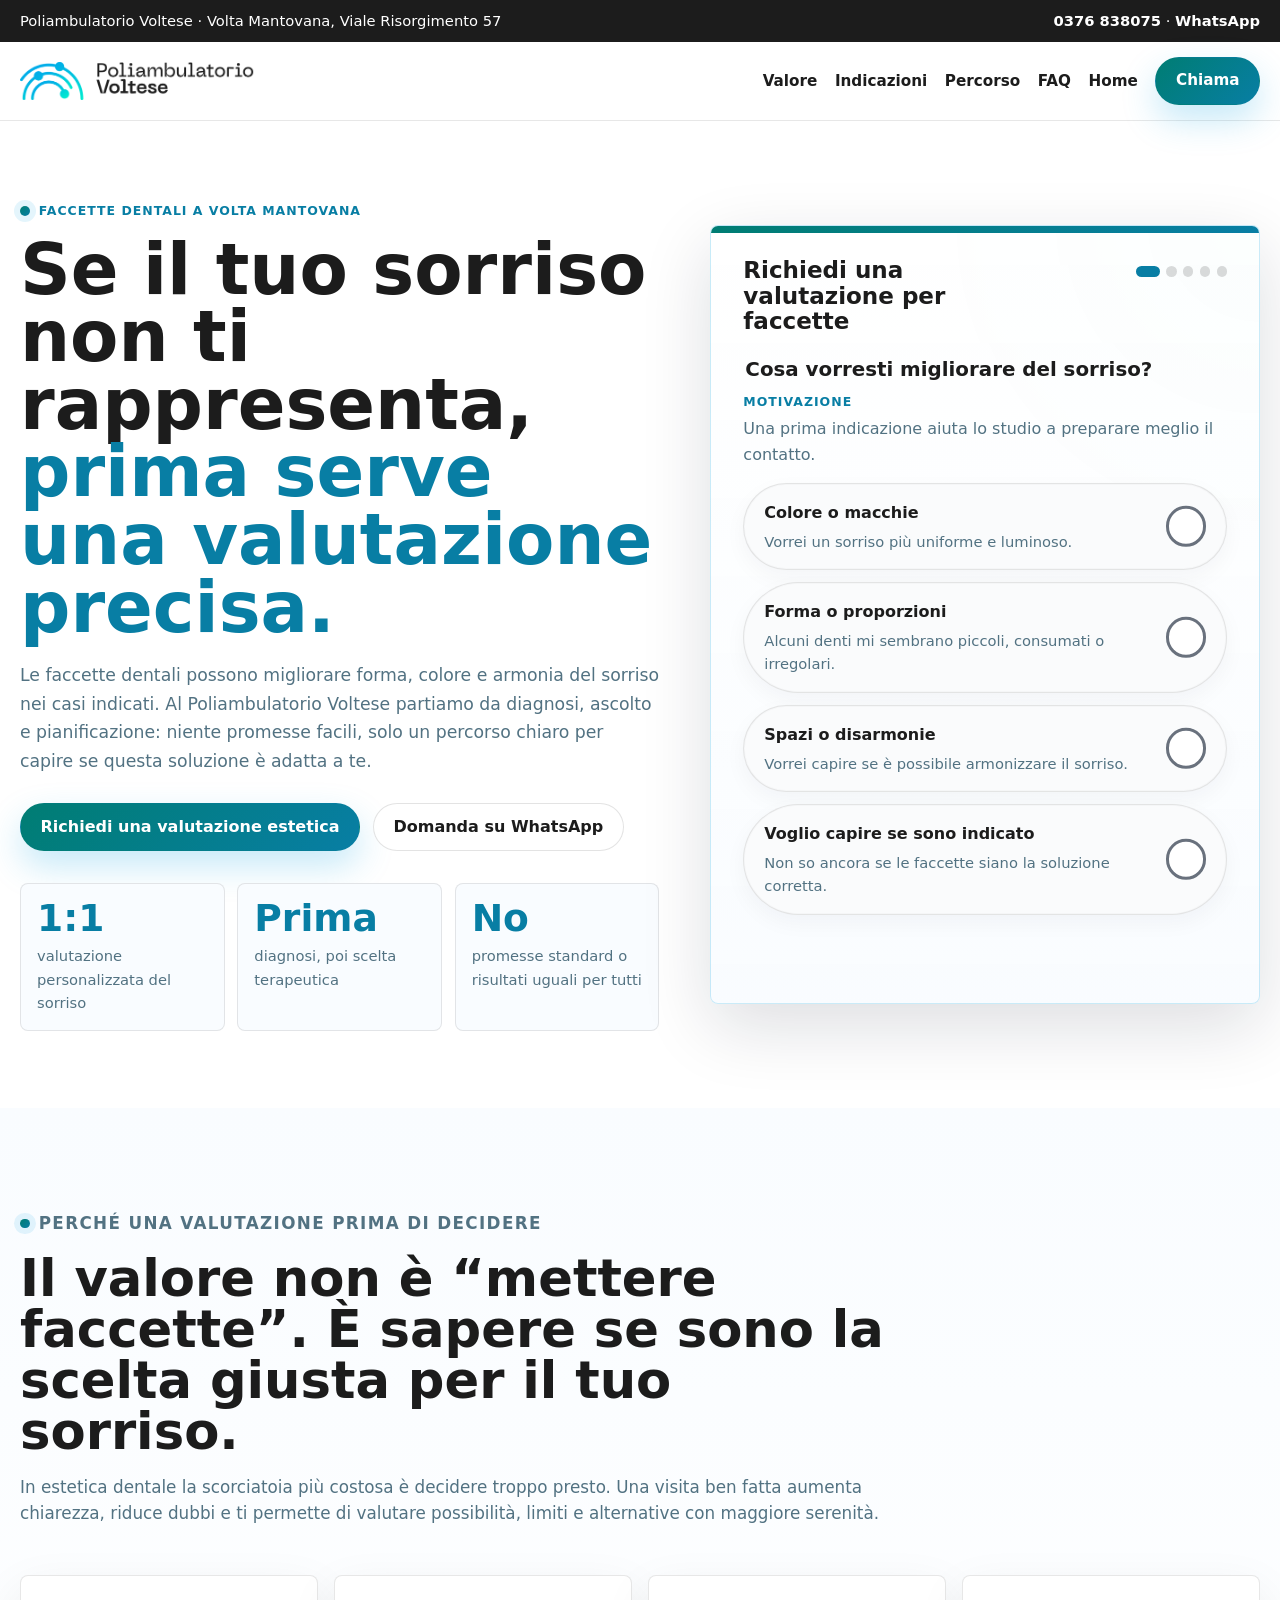
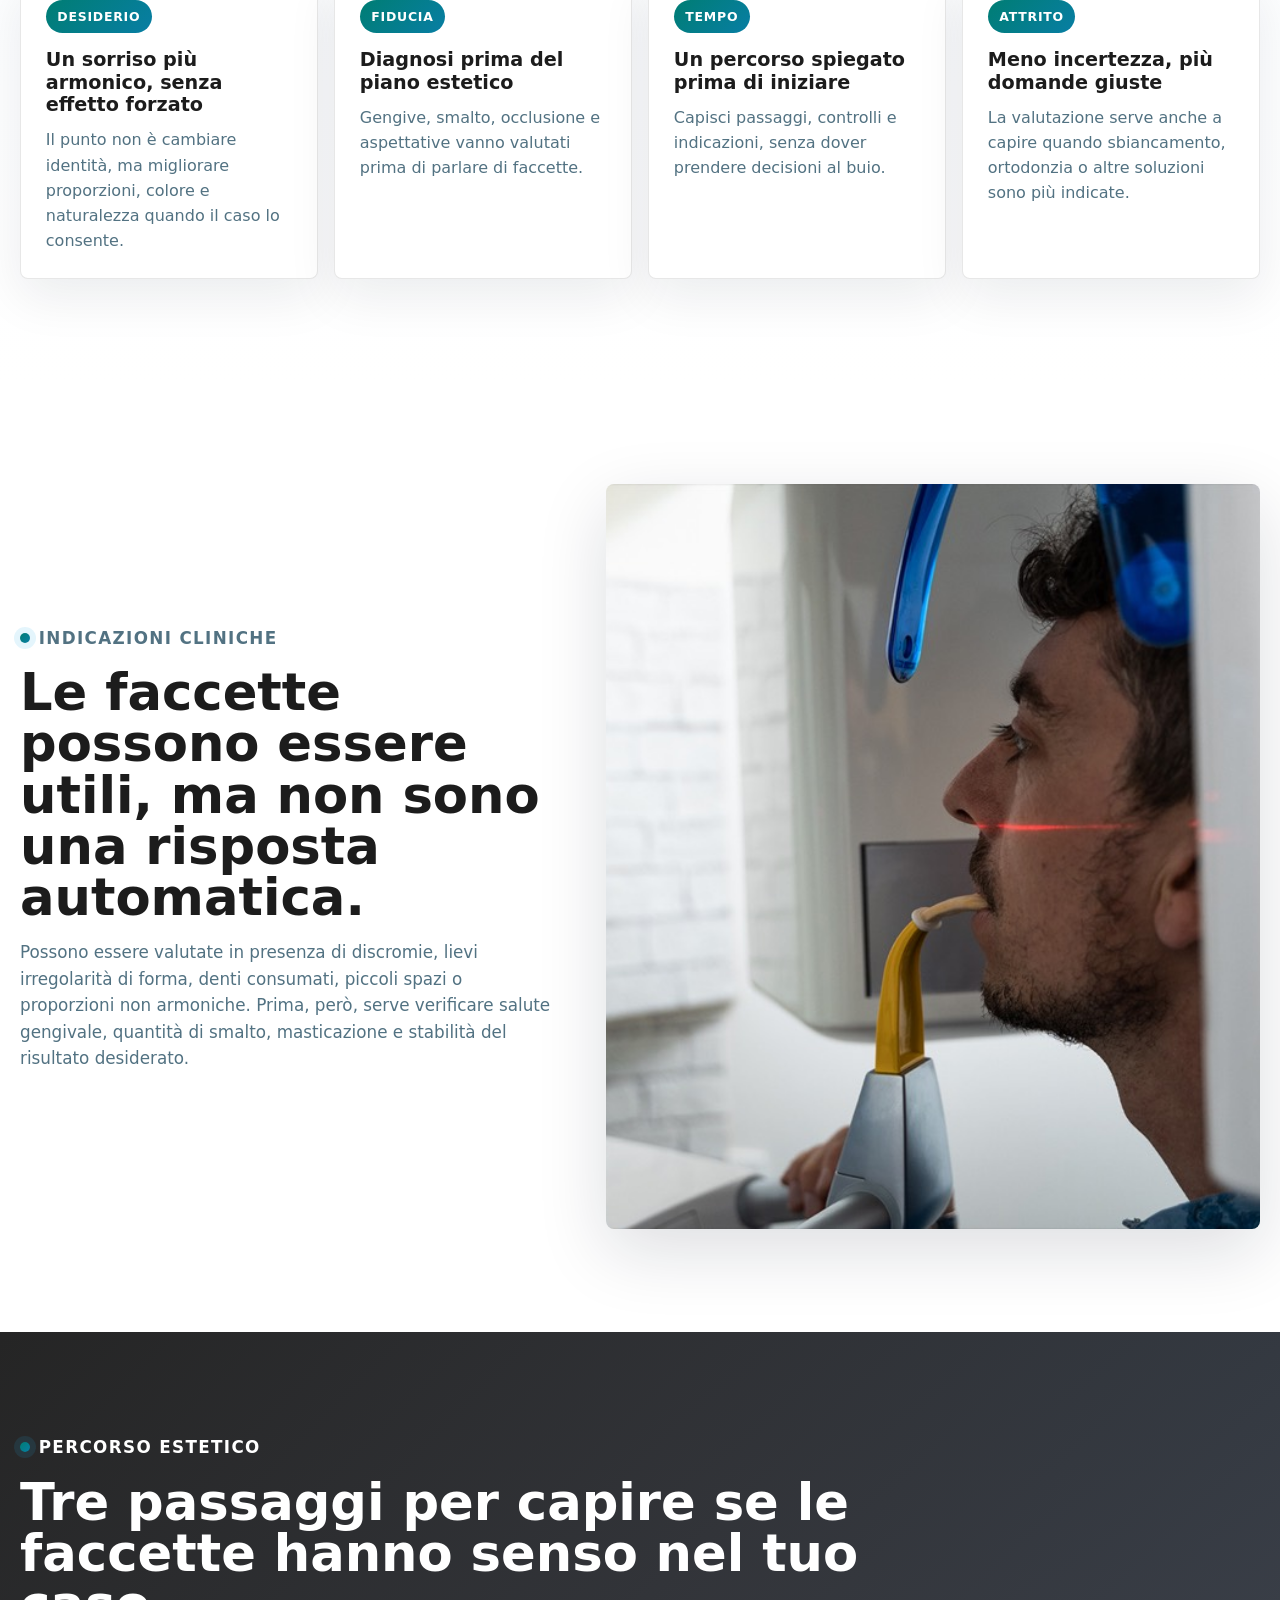
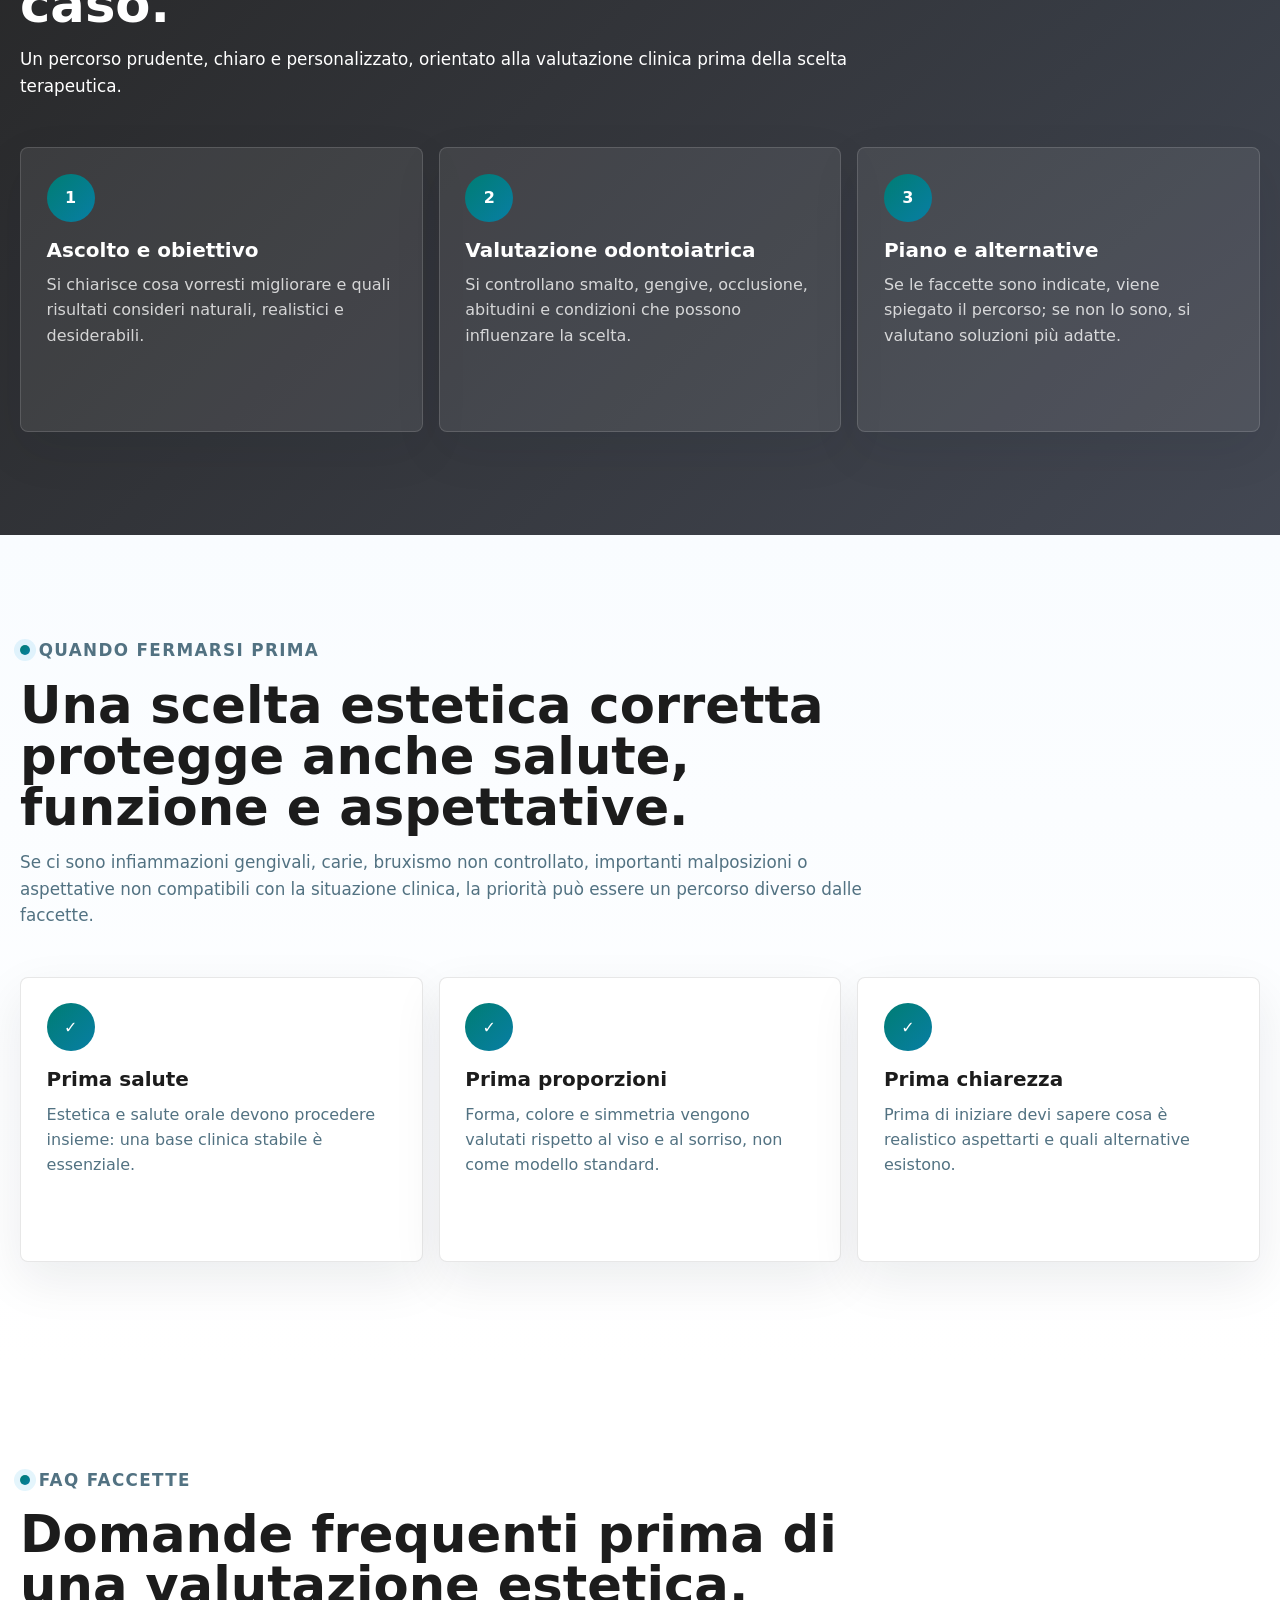
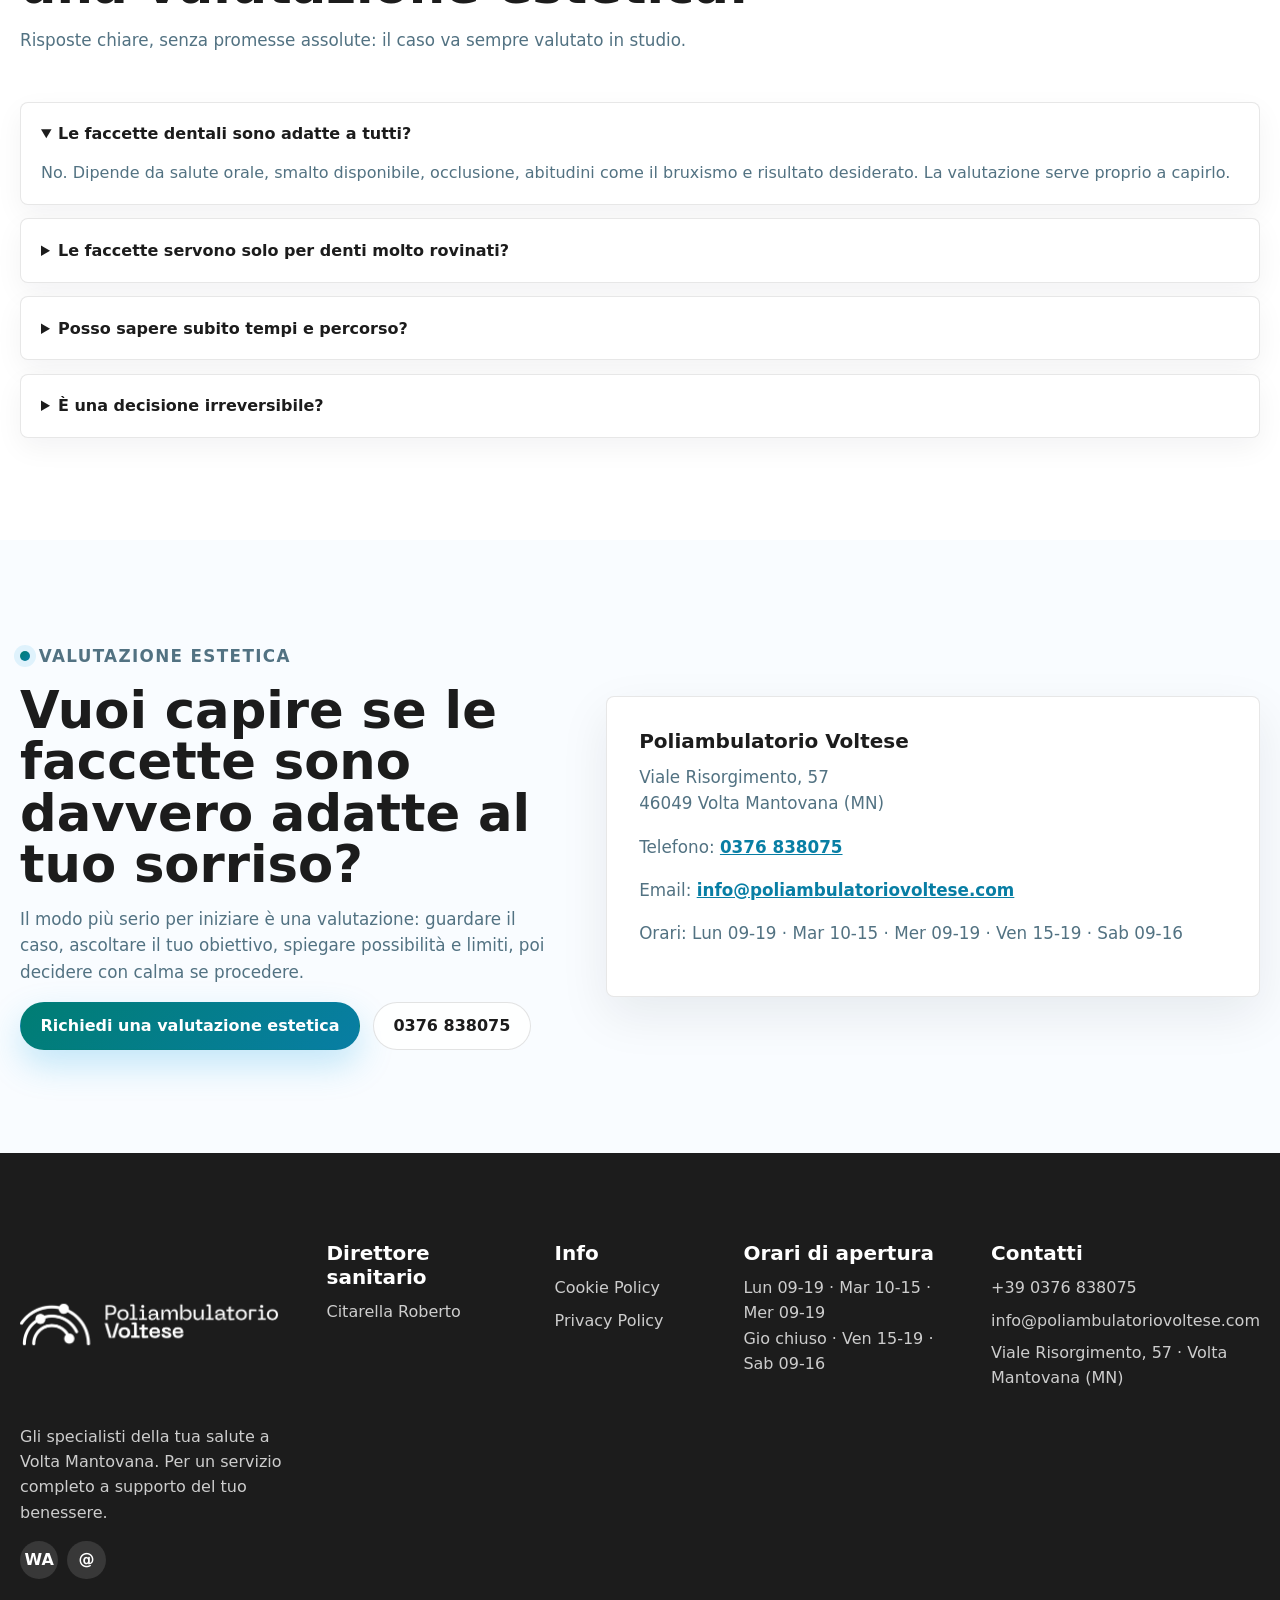
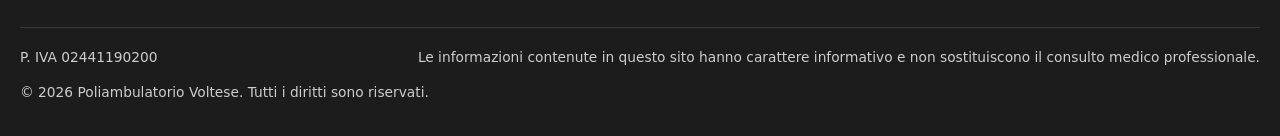
==== commit eac3d9a1: "Polish UX and optimize landing performance" ====
--- a/faccette/index.html
+++ b/faccette/index.html
@@ -25,7 +25,7 @@
     <meta property="og:site_name" content="Poliambulatorio Voltese">
     <meta property="og:image" content="https://poliambulatoriovoltese.vercel.app/assets/favicon-poliambulatorio-voltese.png">
 
-    <link rel="stylesheet" href="../styles.css">
+    <link rel="stylesheet" href="../styles.css?v=20260528-ux">
     <script type="application/ld+json">
       {
         "@context": "https://schema.org",
@@ -251,8 +251,8 @@
           <p class="form-error" role="alert"></p>
           <div class="form-actions">
             <button class="btn btn-ghost" type="button" data-prev hidden>torna indietro</button>
-            <button class="btn btn-outline-fill" type="button" data-next>continua</button>
-            <button class="btn btn-primary" type="submit" hidden>Invia richiesta</button>
+            <button class="btn btn-outline-fill" type="button" data-next hidden>continua</button>
+            <button class="btn btn-primary" type="submit" hidden>Continua</button>
           </div>
         </form>
       </section>
@@ -475,6 +475,6 @@
       </div>
     </aside>
 
-    <script src="../script.js" defer></script>
+    <script src="../script.js?v=20260528-ux" defer></script>
   </body>
 </html>
--- a/styles.css
+++ b/styles.css
@@ -401,8 +401,8 @@
 h1 {
   margin-bottom: 1.2rem;
   color: var(--heading);
-  font-size: clamp(3.2rem, 7vw, 6.4rem);
-  line-height: 0.92;
+  font-size: clamp(2.85rem, 5.5vw, 5.3rem);
+  line-height: 0.96;
   letter-spacing: 0;
 }
 
@@ -415,7 +415,7 @@
   max-width: 650px;
   margin-bottom: 1.7rem;
   color: var(--body-text);
-  font-size: clamp(1.08rem, 1.7vw, 1.3rem);
+  font-size: clamp(1rem, 1.35vw, 1.2rem);
   line-height: 1.65;
 }
 
@@ -458,7 +458,7 @@
 .glass-form {
   position: relative;
   overflow: hidden;
-  min-height: 640px;
+  min-height: 600px;
   border: 1px solid rgba(34, 171, 227, 0.24);
   border-radius: 8px;
   padding: clamp(1.2rem, 3vw, 2rem);
@@ -487,7 +487,7 @@
 .form-head h2 {
   max-width: 18rem;
   margin: 0;
-  font-size: clamp(1.45rem, 2.2vw, 2.05rem);
+  font-size: clamp(1.35rem, 1.8vw, 1.82rem);
   line-height: 1.1;
 }
 
@@ -529,7 +529,7 @@
   display: block;
   margin-bottom: 0.6rem;
   color: var(--heading);
-  font-size: clamp(1.2rem, 2vw, 1.55rem);
+  font-size: clamp(1.12rem, 1.55vw, 1.42rem);
   font-weight: 850;
   line-height: 1.2;
 }
@@ -547,25 +547,65 @@
 }
 
 .choice-btn {
+  position: relative;
   display: grid;
   gap: 0.3rem;
   width: 100%;
-  min-height: 78px;
+  min-height: 76px;
   border: 1px solid rgba(28, 28, 28, 0.1);
-  border-radius: 8px;
-  padding: 0.9rem 1rem;
+  border-radius: 999px;
+  padding: 1rem 4.4rem 1rem 1.25rem;
   color: var(--primary);
+  background: #fafbfc;
+  text-align: left;
+  box-shadow:
+    inset 0 0 0 1px rgba(17, 24, 39, 0.02),
+    0 8px 22px rgba(17, 24, 39, 0.04);
+  transition: border-color 0.18s ease, transform 0.18s ease, background 0.18s ease, box-shadow 0.18s ease;
+}
+
+.choice-btn::before,
+.choice-btn::after {
+  content: "";
+  position: absolute;
+  top: 50%;
+  right: 1.22rem;
+  border-radius: 999px;
+  transform: translateY(-50%);
+}
+
+.choice-btn::before {
+  width: 2.15rem;
+  height: 2.15rem;
+  border: 3px solid #69717d;
   background: var(--white);
-  text-align: left;
-  box-shadow: 0 8px 22px rgba(17, 24, 39, 0.05);
-  transition: border-color 0.18s ease, transform 0.18s ease, background 0.18s ease;
+}
+
+.choice-btn::after {
+  width: 1.22rem;
+  height: 1.22rem;
+  right: calc(1.22rem + 0.465rem);
+  background: var(--primary);
+  opacity: 0;
 }
 
 .choice-btn:hover,
 .choice-btn.is-selected {
-  border-color: var(--accent);
-  background: var(--soft-accent);
+  border-color: rgba(28, 28, 28, 0.16);
+  background: #f6f7f8;
+  box-shadow:
+    inset 0 0 0 1px rgba(17, 24, 39, 0.04),
+    0 10px 26px rgba(17, 24, 39, 0.06);
   transform: translateY(-1px);
+}
+
+.choice-btn.is-selected::before {
+  border-color: var(--primary);
+  border-width: 5px;
+}
+
+.choice-btn.is-selected::after {
+  opacity: 1;
 }
 
 .choice-btn strong {
@@ -605,7 +645,7 @@
 .calendar-day {
   min-height: 76px;
   align-content: center;
-  text-align: center;
+  text-align: left;
 }
 
 .field-grid {
@@ -661,9 +701,16 @@
 
 .form-actions {
   display: flex;
-  justify-content: space-between;
+  justify-content: flex-end;
   gap: 0.7rem;
   margin-top: 1rem;
+}
+
+.form-actions [type="submit"] {
+  width: min(100%, 380px);
+  min-height: 58px;
+  border-radius: 18px;
+  font-size: 1.05rem;
 }
 
 .problem,
@@ -691,8 +738,8 @@
 .footer-cta h2 {
   margin-bottom: 1rem;
   color: var(--heading);
-  font-size: clamp(2.2rem, 5vw, 4.6rem);
-  line-height: 0.98;
+  font-size: clamp(2rem, 4vw, 3.8rem);
+  line-height: 1;
 }
 
 .problem-copy p,
@@ -1231,6 +1278,7 @@
 @media (max-width: 680px) {
   body {
     padding-bottom: 64px;
+    font-size: 15px;
   }
 
   .wrap {
@@ -1248,11 +1296,26 @@
 
   .hero {
     min-height: auto;
-    padding-block: 2.4rem 3.2rem;
+    padding-block: 2.15rem 3rem;
   }
 
   h1 {
-    font-size: clamp(2.75rem, 14vw, 4.4rem);
+    font-size: clamp(2.35rem, 10.8vw, 3.55rem);
+    line-height: 1;
+  }
+
+  .lead {
+    font-size: 1rem;
+    line-height: 1.58;
+  }
+
+  .problem-copy h2,
+  .section-head h2,
+  .closing h2,
+  .footer-cta h2,
+  .service-bridge-card h2 {
+    font-size: clamp(1.9rem, 8.3vw, 2.75rem);
+    line-height: 1.04;
   }
 
   .hero-desktop-label {
@@ -1271,6 +1334,38 @@
 
   .glass-form {
     padding: 1.1rem;
+    border-radius: 10px;
+  }
+
+  .choice-btn {
+    min-height: 70px;
+    padding: 0.95rem 4rem 0.95rem 1.05rem;
+  }
+
+  .choice-btn::before {
+    width: 1.9rem;
+    height: 1.9rem;
+    right: 1rem;
+  }
+
+  .choice-btn::after {
+    width: 1.04rem;
+    height: 1.04rem;
+    right: calc(1rem + 0.43rem);
+  }
+
+  .form-actions {
+    position: sticky;
+    bottom: 0.5rem;
+    z-index: 2;
+    padding-top: 0.5rem;
+  }
+
+  .form-actions [type="submit"] {
+    width: 100%;
+    min-height: 62px;
+    border-radius: 18px;
+    font-size: 1.08rem;
   }
 
   .form-head {
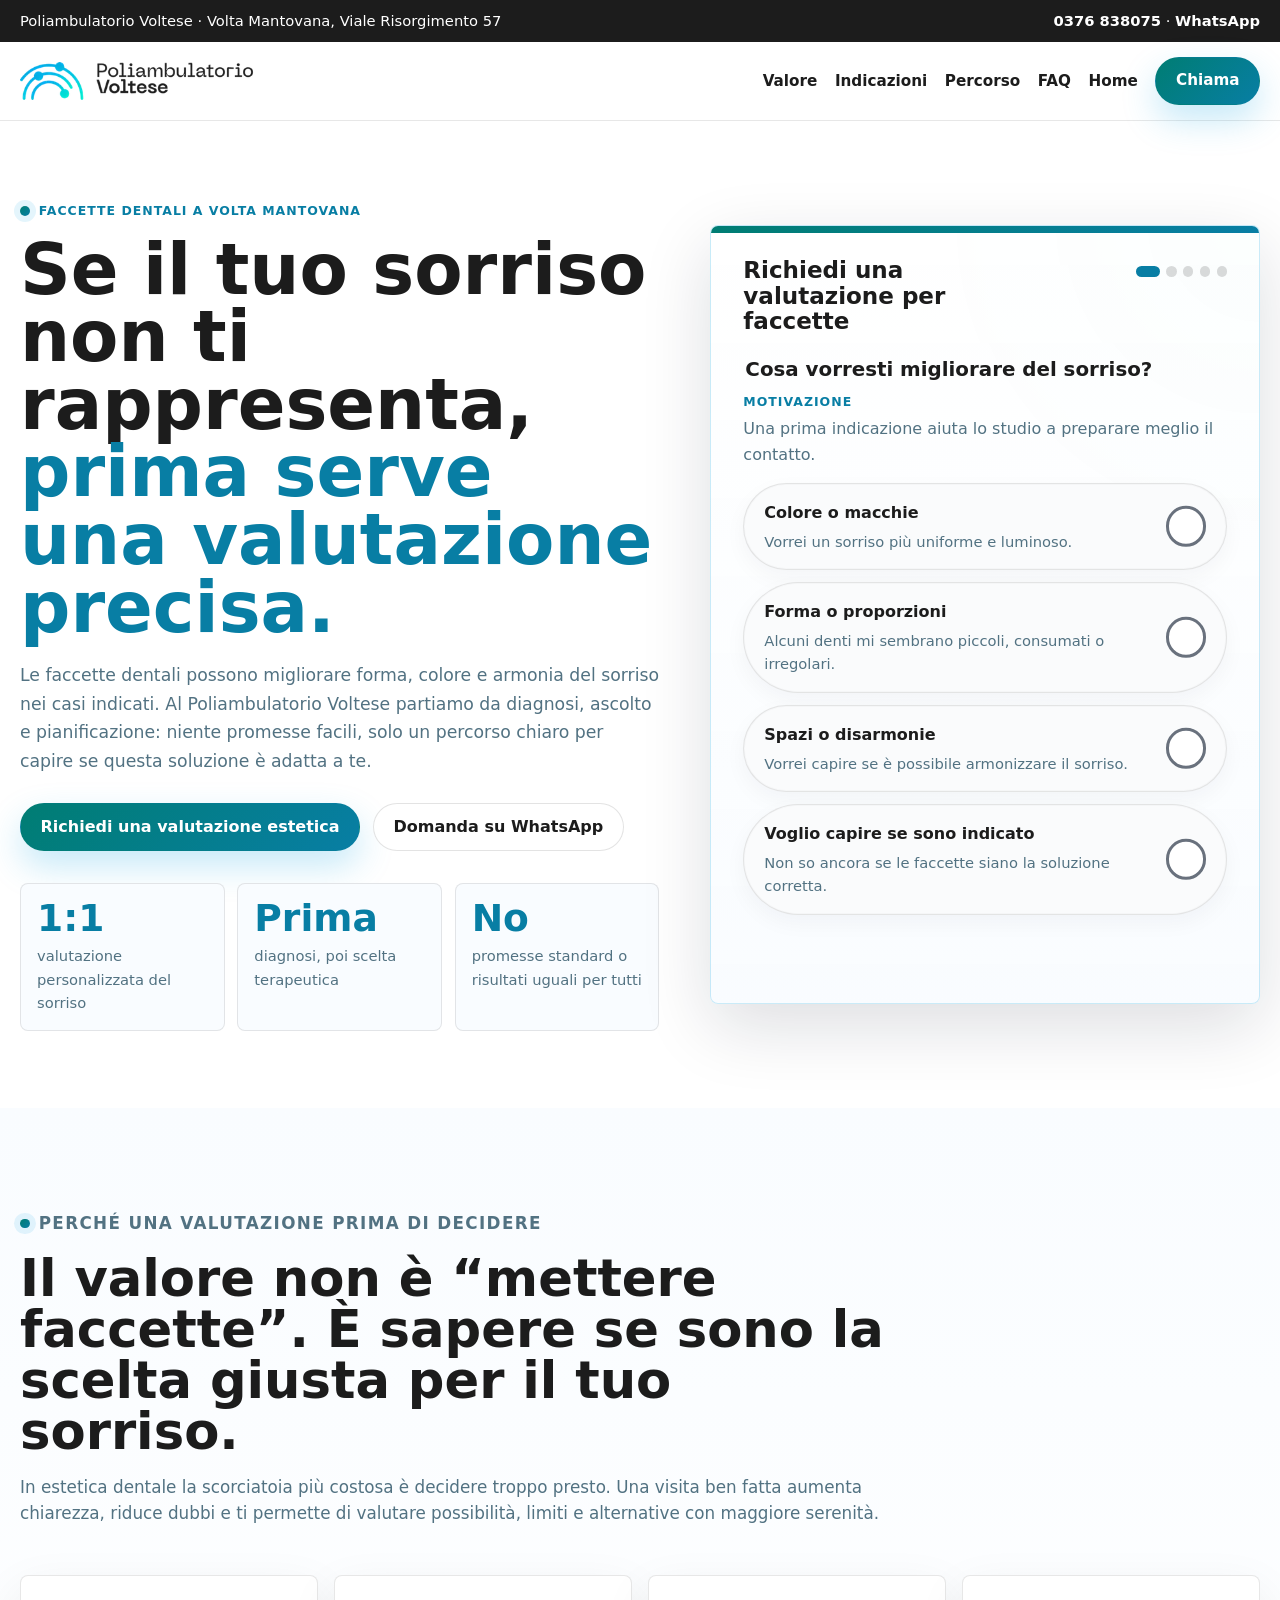
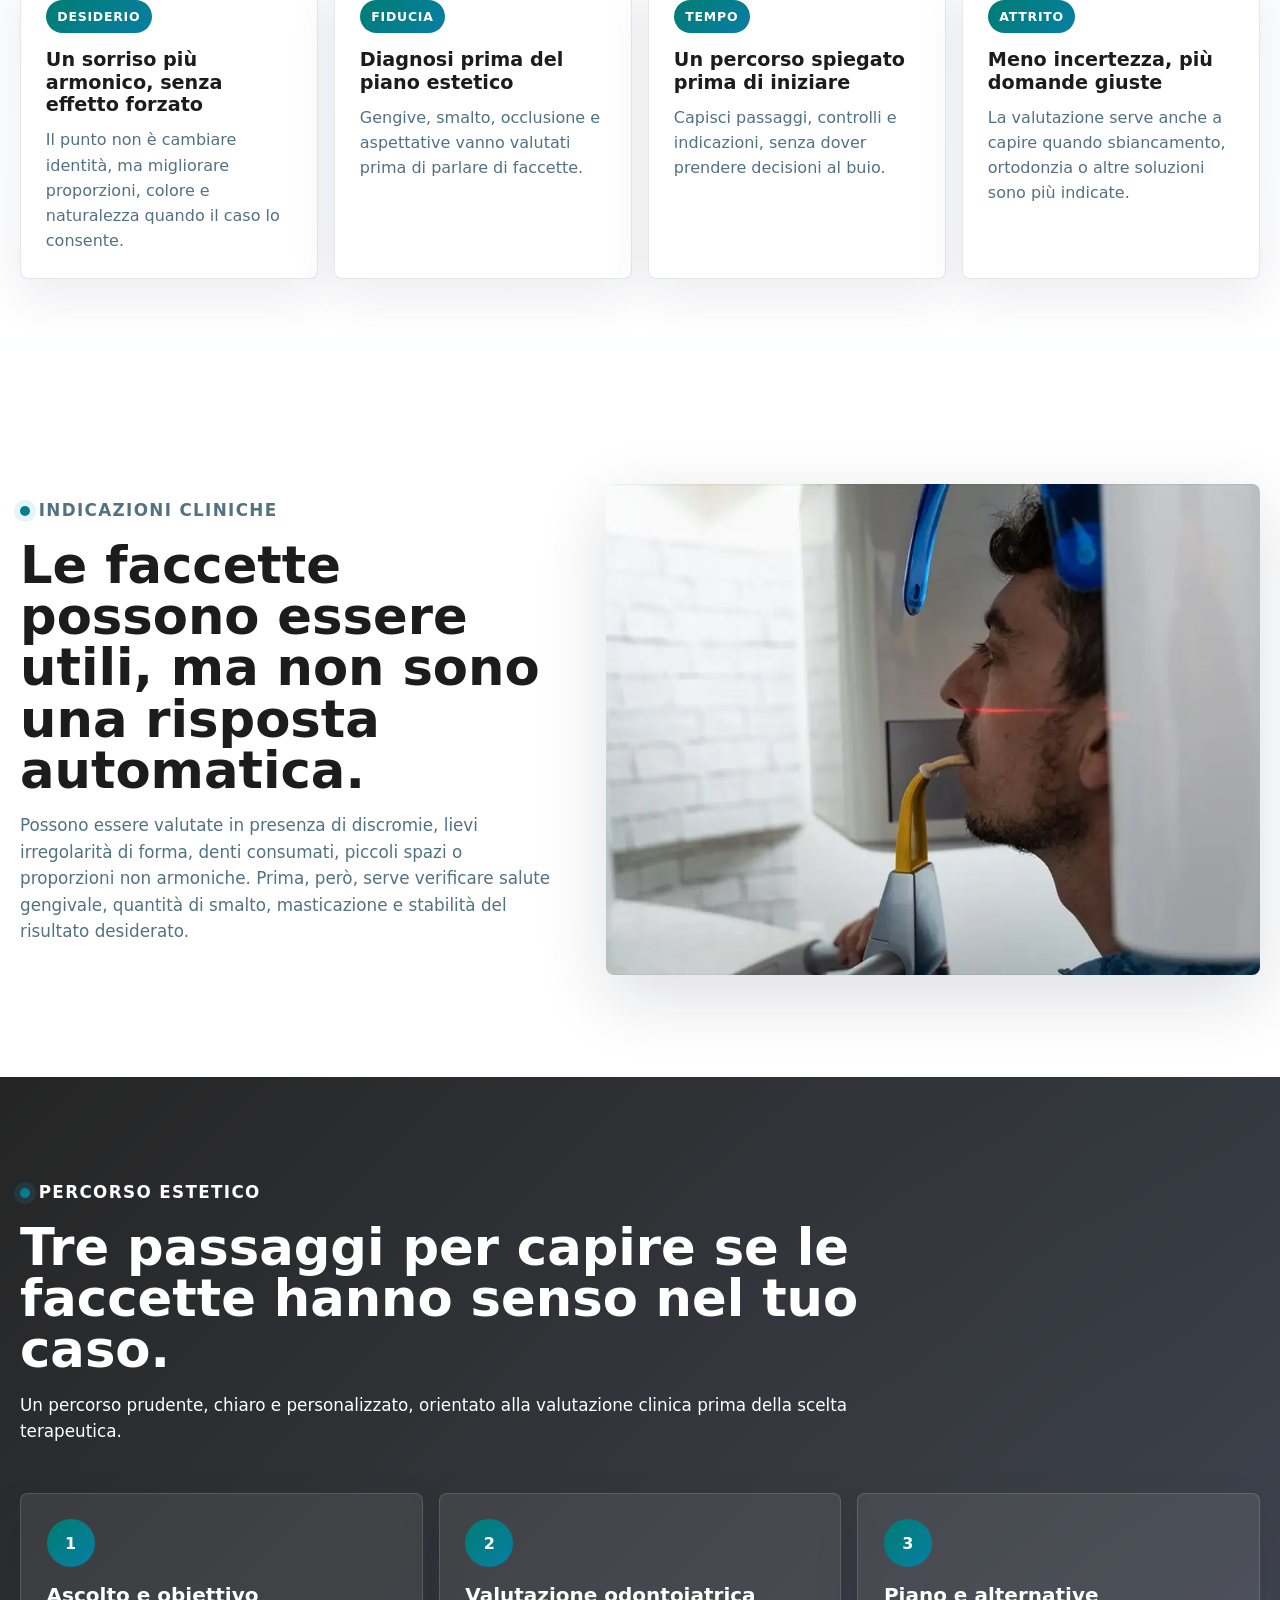
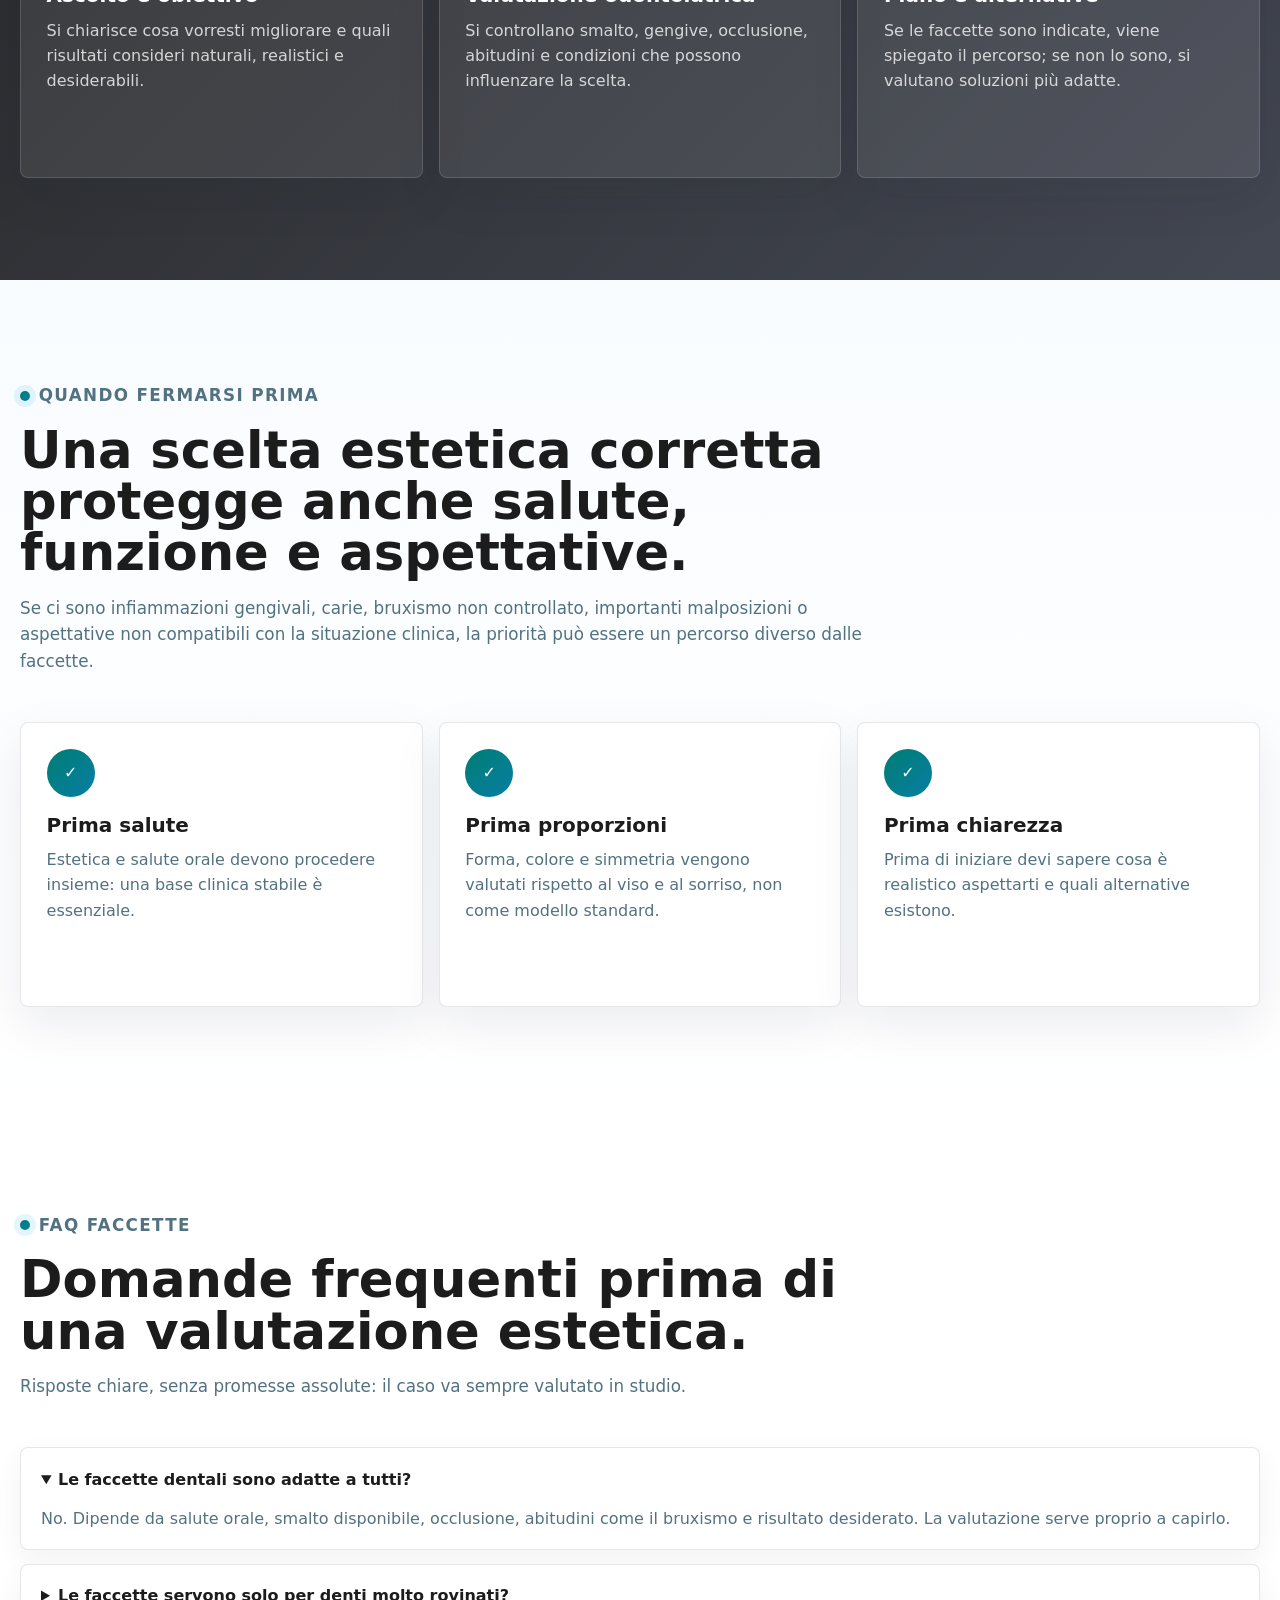
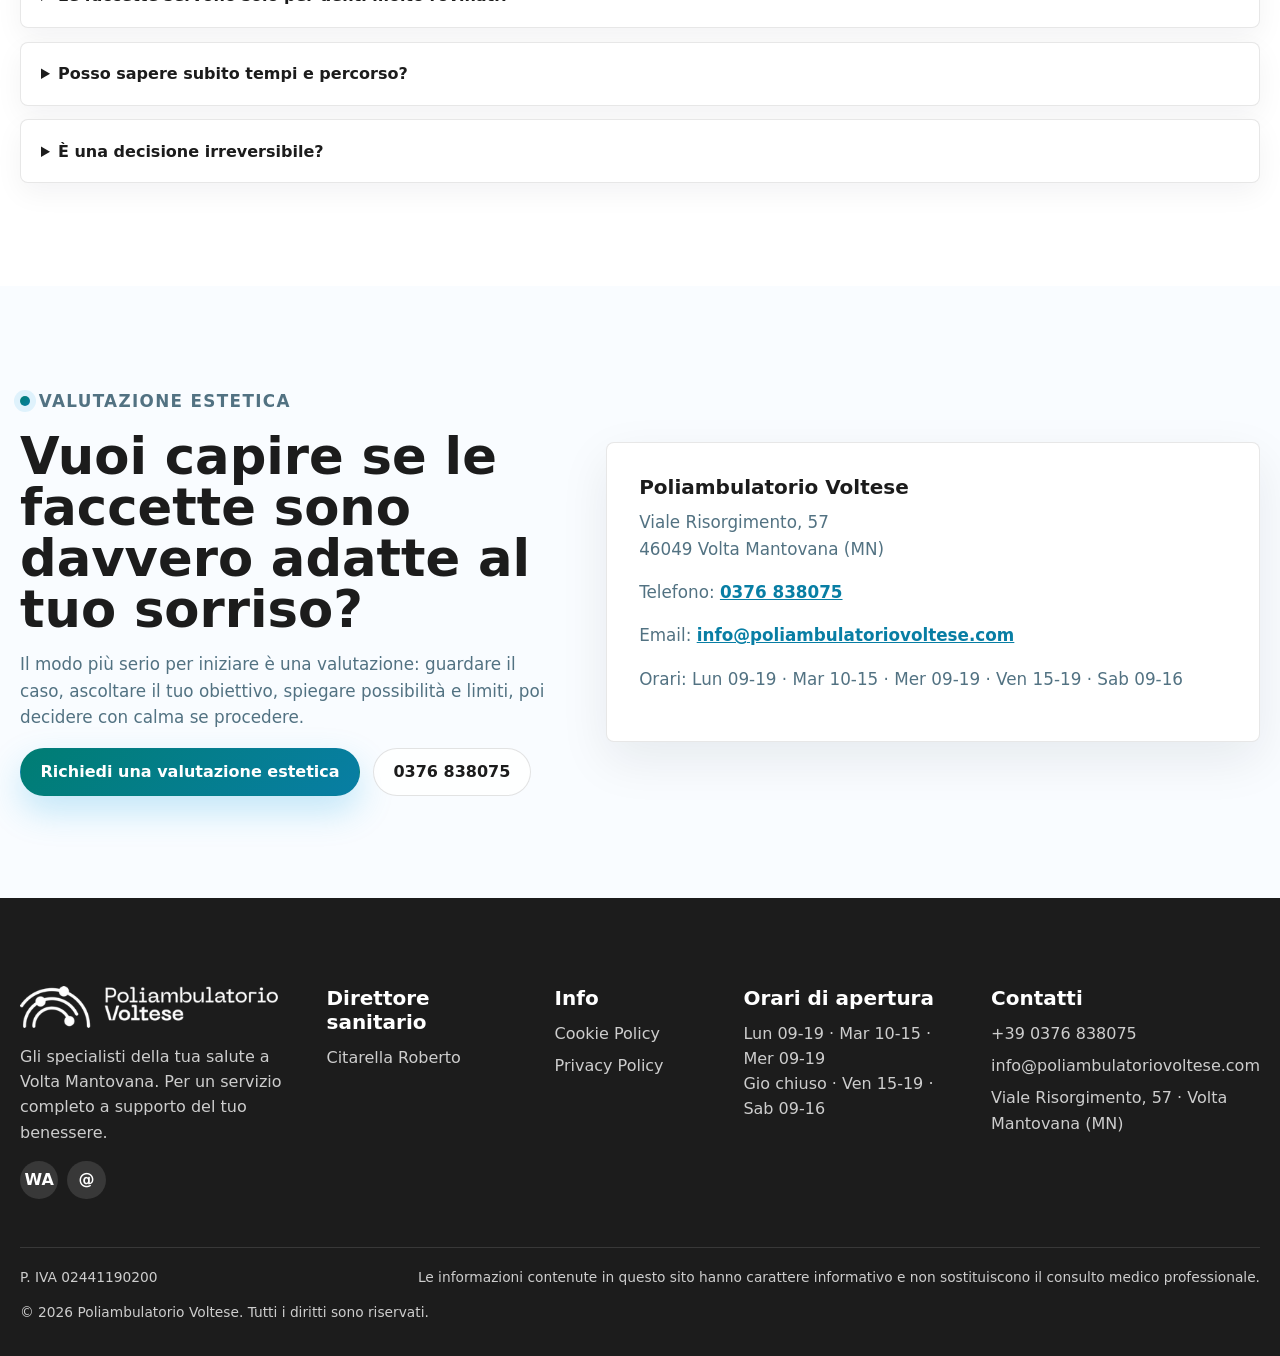
==== commit 60ac2b77: "Reach perfect Lighthouse scores" ====
--- a/faccette/index.html
+++ b/faccette/index.html
@@ -1,5 +1,5 @@
 <!doctype html>
-<html lang="it" class="loader-active">
+<html lang="it">
   <head>
     <meta charset="utf-8">
     <meta name="viewport" content="width=device-width, initial-scale=1">
@@ -12,7 +12,6 @@
     <meta name="theme-color" content="#1C1C1C">
     <link rel="canonical" href="https://poliambulatoriovoltese.vercel.app/faccette/">
     <link rel="icon" href="../assets/favicon-poliambulatorio-voltese.png" type="image/png">
-    <link rel="preload" as="image" href="../assets/logo-poliambulatorio-voltese.svg">
 
     <meta property="og:type" content="website">
     <meta property="og:locale" content="it_IT">
@@ -25,7 +24,7 @@
     <meta property="og:site_name" content="Poliambulatorio Voltese">
     <meta property="og:image" content="https://poliambulatoriovoltese.vercel.app/assets/favicon-poliambulatorio-voltese.png">
 
-    <link rel="stylesheet" href="../styles.css?v=20260528-ux">
+    <style>:root{color-scheme:light;--primary:#1c1c1c;--secondary:#f9fcff;--text:#527282;--brand-sky:#22abe3;--brand-mint:#00c9b5;--accent:#087ea4;--accent-2:#007d73;--white:#ffffff;--divider:rgba(28,28,28,0.1);--soft-accent:#e3fbf8;--ink:#111827;--heading:#1c1c1c;--body-text:#527282;--body-strong:#365d6e;--success:#287269;--shadow:0 22px 70px rgba(17,24,39,0.14);font-family:Montserrat,ui-sans-serif,system-ui,-apple-system,BlinkMacSystemFont,"Segoe UI",sans-serif}*{box-sizing:border-box}html{scroll-behavior:smooth}section,form{scroll-margin-top:96px}body{margin:0;color:var(--primary);background:var(--white);font-size:16px;line-height:1.58;text-rendering:optimizeLegibility;-webkit-font-smoothing:antialiased}img{display:block;max-width:100%}a{color:inherit}button,input,textarea{font:inherit}button{cursor:pointer}[hidden]{display:none !important}:focus-visible{outline:3px solid color-mix(in srgb,var(--accent) 72%,white);outline-offset:4px}.skip{position:absolute;top:-4rem;left:1rem;z-index:30;padding:0.7rem 1rem;border-radius:8px;background:var(--primary);color:var(--white);transition:top 0.2s ease}.skip:focus{top:1rem}.wrap{width:min(1320px,calc(100% - 40px));margin-inline:auto}.topbar{background:var(--primary);color:var(--white);font-size:0.92rem}.topbar .wrap,.nav{display:flex;align-items:center;justify-content:space-between;gap:1rem}.topbar .wrap{min-height:42px}.topbar a{font-weight:800;text-decoration:none}header{position:sticky;top:0;z-index:20;border-bottom:1px solid var(--divider);background:rgba(255,255,255,0.96);backdrop-filter:blur(16px)}.nav{min-height:78px}.brand{display:inline-flex;align-items:center;width:235px;min-width:0;text-decoration:none}.brand img{width:100%;height:auto}.navlinks{display:flex;align-items:center;gap:1.1rem;color:var(--primary);font-size:0.95rem;font-weight:850}.navlinks a{text-decoration:none}.navlinks a:hover{color:var(--accent)}.menu-toggle{display:none;position:relative;width:46px;height:46px;border:1px solid rgba(28,28,28,0.18);border-radius:8px;background:var(--white);color:var(--primary);box-shadow:0 10px 26px rgba(17,24,39,0.08)}.menu-toggle span{position:absolute;left:12px;width:20px;height:2px;border-radius:999px;background:currentColor;transition:transform 0.18s ease,opacity 0.18s ease,top 0.18s ease}.menu-toggle span:nth-child(1){top:15px}.menu-toggle span:nth-child(2){top:22px}.menu-toggle span:nth-child(3){top:29px}.menu-toggle[aria-expanded="true"] span:nth-child(1){top:22px;transform:rotate(45deg)}.menu-toggle[aria-expanded="true"] span:nth-child(2){opacity:0}.menu-toggle[aria-expanded="true"] span:nth-child(3){top:22px;transform:rotate(-45deg)}.mobile-menu{position:absolute;inset:100% 0 auto;z-index:19;max-height:calc(100dvh - 120px);overflow-y:auto;border-top:1px solid rgba(28,28,28,0.08);background:var(--white);box-shadow:0 22px 46px rgba(17,24,39,0.08)}.mobile-menu-panel{display:grid;gap:1.4rem;padding-block:1.35rem 2rem}.mobile-menu-links,.mobile-menu-actions{display:grid}.mobile-menu-links a{display:flex;align-items:center;min-height:72px;border-bottom:1px solid rgba(28,28,28,0.08);color:var(--primary);font-size:clamp(1.22rem,5.6vw,2rem);font-weight:750;line-height:1.1;text-decoration:none;text-transform:uppercase}.btn{display:inline-flex;min-height:48px;align-items:center;justify-content:center;gap:0.45rem;border:1px solid transparent;border-radius:999px;padding:0.86rem 1.22rem;font-weight:850;line-height:1;text-align:center;text-decoration:none;transition:transform 0.2s ease,box-shadow 0.2s ease,border-color 0.2s ease,background 0.2s ease}.btn:hover{transform:translateY(-1px)}.btn-primary{color:var(--white);background:linear-gradient(135deg,var(--accent-2),var(--accent));box-shadow:0 15px 34px rgba(34,171,227,0.26)}.btn-ghost{border-color:rgba(28,28,28,0.12);color:var(--primary);background:rgba(255,255,255,0.82)}.btn-outline-fill{border-color:var(--accent);color:var(--accent);background:var(--white)}.btn-accent{color:var(--primary);background:var(--white)}.hero{display:grid;grid-template-columns:minmax(0,1fr) minmax(420px,0.86fr);gap:clamp(1.4rem,4vw,4.5rem);align-items:center;min-height:calc(100dvh - 120px);padding-block:clamp(3rem,6vw,6.5rem)}.hero-copy{max-width:760px}.eyebrow{display:inline-flex;align-items:center;gap:0.55rem;margin:0 0 1rem;color:var(--accent);font-size:0.78rem;font-weight:900;letter-spacing:0.08em;text-transform:uppercase}.dot{width:0.62rem;height:0.62rem;border-radius:999px;background:linear-gradient(135deg,var(--accent-2),var(--accent));box-shadow:0 0 0 6px rgba(34,171,227,0.12)}h1,h2,h3,p{margin-top:0}h1{margin-bottom:1.2rem;color:var(--heading);font-size:clamp(2.85rem,5.5vw,5.3rem);line-height:0.96;letter-spacing:0}.hero-title-accent{display:block;color:var(--accent)}.lead{max-width:650px;margin-bottom:1.7rem;color:var(--body-text);font-size:clamp(1rem,1.35vw,1.2rem);line-height:1.65}.cta-row{display:flex;flex-wrap:wrap;gap:0.8rem;align-items:center}.micro-proof{display:grid;grid-template-columns:repeat(3,minmax(0,1fr));gap:0.8rem;margin-top:2rem}.proof-item{min-height:104px;padding:1rem;border:1px solid var(--divider);border-radius:8px;background:var(--secondary)}.proof-item strong{display:block;color:var(--accent);font-size:clamp(1.5rem,3vw,2.35rem);line-height:1}.proof-item span{display:block;margin-top:0.45rem;color:var(--body-text);font-size:0.92rem}.glass-form{position:relative;overflow:hidden;min-height:600px;border:1px solid rgba(34,171,227,0.24);border-radius:8px;padding:clamp(1.2rem,3vw,2rem);background:linear-gradient(180deg,rgba(255,255,255,0.92),rgba(249,252,255,0.96)),radial-gradient(circle at top right,rgba(0,201,181,0.18),transparent 22rem);box-shadow:var(--shadow)}.glass-form::before{content:"";position:absolute;inset:0 0 auto;height:7px;background:linear-gradient(90deg,var(--accent-2),var(--accent))}.form-head{display:flex;align-items:start;justify-content:space-between;gap:1rem;margin-bottom:1.5rem}.form-head h2{max-width:18rem;margin:0;font-size:clamp(1.35rem,1.8vw,1.82rem);line-height:1.1}.progress{display:flex;gap:0.4rem;margin-top:0.5rem}.progress span{width:0.65rem;height:0.65rem;border-radius:999px;background:rgba(28,28,28,0.16)}.progress span.is-active{width:1.5rem;background:var(--accent)}.form-step{min-width:0;margin:0;border:0;padding:0}.quiz-kicker{margin-bottom:0.3rem;color:var(--accent);font-size:0.78rem;font-weight:900;letter-spacing:0.08em;text-transform:uppercase}.quiz-title{display:block;margin-bottom:0.6rem;color:var(--heading);font-size:clamp(1.12rem,1.55vw,1.42rem);font-weight:850;line-height:1.2}.quiz-copy{margin-bottom:1rem;color:var(--body-text)}.quiz-options,.slot-grid,.calendar-grid{display:grid;gap:0.75rem}.choice-btn{position:relative;display:grid;gap:0.3rem;width:100%;min-height:76px;border:1px solid rgba(28,28,28,0.1);border-radius:999px;padding:1rem 4.4rem 1rem 1.25rem;color:var(--primary);background:#fafbfc;text-align:left;box-shadow:inset 0 0 0 1px rgba(17,24,39,0.02),0 8px 22px rgba(17,24,39,0.04);transition:border-color 0.18s ease,transform 0.18s ease,background 0.18s ease,box-shadow 0.18s ease}.choice-btn::before,.choice-btn::after{content:"";position:absolute;top:50%;right:1.22rem;border-radius:999px;transform:translateY(-50%)}.choice-btn::before{width:2.15rem;height:2.15rem;border:3px solid #69717d;background:var(--white)}.choice-btn::after{width:1.22rem;height:1.22rem;right:calc(1.22rem+0.465rem);background:var(--primary);opacity:0}.choice-btn:hover,.choice-btn.is-selected{border-color:rgba(28,28,28,0.16);background:#f6f7f8;box-shadow:inset 0 0 0 1px rgba(17,24,39,0.04),0 10px 26px rgba(17,24,39,0.06);transform:translateY(-1px)}.choice-btn.is-selected::before{border-color:var(--primary);border-width:5px}.choice-btn.is-selected::after{opacity:1}.choice-btn strong{font-weight:850}.choice-btn span{color:var(--body-text);font-size:0.92rem}.calendar-head{display:flex;align-items:center;justify-content:space-between;gap:1rem;margin-bottom:0.85rem}.calendar-nav{display:flex;gap:0.35rem}.calendar-nav button{width:40px;height:40px;border:1px solid var(--divider);border-radius:999px;background:var(--white)}.calendar-grid{grid-template-columns:repeat(2,minmax(0,1fr))}.calendar-day{min-height:76px;align-content:center;text-align:left}.field-grid{display:grid;grid-template-columns:repeat(2,minmax(0,1fr));gap:0.85rem}label{display:grid;gap:0.35rem;color:var(--body-strong);font-weight:800}label.full{grid-column:1 / -1}input,textarea{width:100%;border:1px solid rgba(28,28,28,0.14);border-radius:8px;padding:0.78rem 0.9rem;color:var(--primary);background:var(--white)}textarea{resize:vertical}.summary-box{margin-top:1rem;border:1px solid rgba(34,171,227,0.18);border-radius:8px;padding:0.9rem;background:var(--soft-accent)}.summary-box p{margin:0.2rem 0;color:var(--body-text)}.form-error{min-height:1.5rem;margin:1rem 0 0;color:#9a3412;font-weight:800}.form-actions{display:flex;justify-content:flex-end;gap:0.7rem;margin-top:1rem}.form-actions [type="submit"]{width:min(100%,380px);min-height:58px;border-radius:18px;font-size:1.05rem}.problem,.soft,.band,.faq,.finance-section,.funnel-value,.service-bridge,.closing-section{padding-block:clamp(4rem,8vw,7rem)}.problem-grid,.closing{display:grid;grid-template-columns:0.9fr 1.1fr;gap:clamp(1.5rem,4vw,4rem);align-items:center}.problem-copy h2,.section-head h2,.closing h2,.footer-cta h2{margin-bottom:1rem;color:var(--heading);font-size:clamp(2rem,4vw,3.8rem);line-height:1}.problem-copy p,.section-head p,.closing p,.contact-panel p{color:var(--body-text);font-size:1.05rem}.problem-media{overflow:hidden;border-radius:8px;box-shadow:var(--shadow);aspect-ratio:4 / 3}.problem-media img{width:100%;height:100%;object-fit:cover}.soft{background:linear-gradient(180deg,var(--secondary),#ffffff)}.section-head{max-width:880px;margin-bottom:clamp(1.8rem,4vw,3rem)}.solution-grid,.phases,.staff-grid,.finance-grid{display:grid;gap:1rem}.solution-grid{grid-template-columns:repeat(3,minmax(0,1fr))}.info-card,.phase,.finance-card,.contact-panel{border:1px solid var(--divider);border-radius:8px;background:var(--white);box-shadow:0 18px 50px rgba(17,24,39,0.08)}.info-card,.phase,.finance-card{min-height:285px;padding:clamp(1.2rem,2vw,1.6rem)}.info-card span,.phase span,.finance-logo{display:inline-grid;width:3rem;height:3rem;place-items:center;margin-bottom:1rem;border-radius:999px;color:var(--white);background:linear-gradient(135deg,var(--accent-2),var(--accent));font-weight:900}.info-card h3,.phase h3,.finance-card h3,.contact-panel h3,.footer-grid h3{margin-bottom:0.65rem;color:var(--heading);font-size:1.25rem;line-height:1.2}.info-card p,.phase p,.finance-card p{margin-bottom:0;color:var(--body-text)}.band{color:var(--white);background:linear-gradient(135deg,rgba(28,28,28,0.96),rgba(55,60,72,0.94)),radial-gradient(circle at top right,rgba(34,171,227,0.32),transparent 38rem)}.band .eyebrow,.band .section-head h2,.band .section-head p,.band .phase h3{color:var(--white)}.band .phase{background:rgba(255,255,255,0.08);border-color:rgba(255,255,255,0.14)}.band .phase p{color:rgba(255,255,255,0.78)}.phases{grid-template-columns:repeat(3,minmax(0,1fr))}.faq-list{display:grid;gap:0.85rem}details{border:1px solid var(--divider);border-radius:8px;padding:1.15rem 1.25rem;background:var(--white);box-shadow:0 10px 28px rgba(17,24,39,0.05)}summary{color:var(--heading);font-weight:850;cursor:pointer}details p{margin:0.85rem 0 0;color:var(--body-text)}.staff-grid{grid-template-columns:repeat(5,minmax(0,1fr))}.staff-card{overflow:hidden;min-height:350px;border:1px solid var(--divider);border-radius:8px;background:var(--white);box-shadow:0 16px 48px rgba(17,24,39,0.08)}.staff-card img{width:100%;aspect-ratio:1;object-fit:cover}.staff-card h3{margin:1rem 1rem 0.3rem;color:var(--heading);font-size:1.08rem;line-height:1.2}.staff-card p{margin:0 1rem 1rem;color:var(--body-text);font-size:0.92rem}.finance-grid{grid-template-columns:repeat(2,minmax(0,1fr))}.finance-card{min-height:220px}.service-bridge{padding-top:0}.service-bridge-card{display:grid;grid-template-columns:minmax(0,1fr) auto;gap:clamp(1.2rem,3vw,2.4rem);align-items:center;overflow:hidden;border:1px solid rgba(34,171,227,0.2);border-radius:8px;padding:clamp(1.4rem,3vw,2.4rem);background:linear-gradient(135deg,rgba(227,251,248,0.98),rgba(249,252,255,0.98)),radial-gradient(circle at right top,rgba(0,201,181,0.18),transparent 24rem);box-shadow:0 18px 50px rgba(17,24,39,0.08)}.service-bridge-card h2{max-width:760px;margin-bottom:0.8rem;color:var(--heading);font-size:clamp(2rem,4vw,3.6rem);line-height:1}.service-bridge-card p:not(.eyebrow){max-width:720px;margin-bottom:0;color:var(--body-text);font-size:1.05rem}.hero-faccette{min-height:calc(100dvh - 120px)}.value-grid{display:grid;grid-template-columns:repeat(4,minmax(0,1fr));gap:1rem}.value-card{min-height:255px;border:1px solid var(--divider);border-radius:8px;padding:clamp(1.2rem,2vw,1.55rem);background:var(--white);box-shadow:0 18px 50px rgba(17,24,39,0.08)}.value-card span{display:inline-flex;min-height:2rem;align-items:center;margin-bottom:1rem;border-radius:999px;padding:0.4rem 0.72rem;color:var(--white);background:linear-gradient(135deg,var(--accent-2),var(--accent));font-size:0.78rem;font-weight:900;letter-spacing:0.06em;text-transform:uppercase}.value-card h3{margin-bottom:0.65rem;color:var(--heading);font-size:1.2rem;line-height:1.18}.value-card p{margin-bottom:0;color:var(--body-text)}.closing-section{background:var(--secondary)}.contact-panel{padding:clamp(1.4rem,3vw,2rem);font-style:normal}.contact-panel a{color:var(--accent);font-weight:850}.footer-cta{padding-block:clamp(3rem,6vw,4.5rem);color:var(--white);background:linear-gradient(135deg,var(--accent-2),var(--accent))}.footer-cta .wrap{display:flex;align-items:center;justify-content:space-between;gap:1.5rem}.footer-cta h2{max-width:780px;margin-bottom:0;color:var(--white)}.footer-main{padding-block:clamp(3.5rem,7vw,5.5rem) 2rem;color:rgba(255,255,255,0.78);background:var(--primary)}.footer-grid{display:grid;grid-template-columns:1.4fr 1fr 0.8fr 1.1fr 1.2fr;gap:clamp(1.2rem,3vw,2rem)}.footer-brand img{width:min(260px,100%);height:auto;margin-bottom:1rem;filter:brightness(0) invert(1)}.footer-grid h3{color:var(--white)}.footer-grid ul{display:grid;gap:0.45rem;margin:0;padding:0;list-style:none}.footer-grid a{text-decoration:none}.footer-social{display:flex;gap:0.55rem;margin-top:1rem}.footer-social a{display:grid;width:2.4rem;height:2.4rem;place-items:center;border-radius:999px;color:var(--white);background:rgba(255,255,255,0.12);font-weight:900}.footer-legal{display:flex;flex-wrap:wrap;gap:0.8rem 1.2rem;justify-content:space-between;margin-top:3rem;border-top:1px solid rgba(255,255,255,0.12);padding-top:1.2rem;font-size:0.86rem}.mobile-cta{position:fixed;right:0.75rem;bottom:0.75rem;left:0.75rem;z-index:18;display:none;overflow:hidden;border-radius:999px;box-shadow:0 18px 44px rgba(17,24,39,0.18)}.mobile-cta a{flex:1;min-height:52px;display:grid;place-items:center;color:var(--white);background:var(--primary);font-weight:900;text-decoration:none}.mobile-cta a+a{background:linear-gradient(135deg,var(--accent-2),var(--accent))}.whatsapp-prompt{position:fixed;right:1.2rem;bottom:1.2rem;z-index:17;width:min(360px,calc(100vw - 2rem));opacity:0;transform:translateY(18px);visibility:hidden;transition:opacity 0.24s ease,transform 0.24s ease,visibility 0.24s ease}.whatsapp-prompt.is-visible{opacity:1;transform:translateY(0);visibility:visible}.whatsapp-prompt-card{position:relative;border:1px solid rgba(34,171,227,0.22);border-radius:8px;padding:1.25rem;background:var(--white);box-shadow:var(--shadow)}.whatsapp-prompt-close{position:absolute;top:0.7rem;right:0.7rem;width:2rem;height:2rem;border:0;border-radius:999px;background:var(--soft-accent);color:var(--primary)}.whatsapp-prompt-kicker{margin-bottom:0.2rem;color:var(--accent);font-size:0.78rem;font-weight:900;text-transform:uppercase}.whatsapp-prompt h2{margin-bottom:0.55rem;font-size:1.45rem;line-height:1.1}.whatsapp-prompt p{color:var(--body-text)}.reveal{opacity:1;transform:none}.reveal.is-visible{opacity:1;transform:translateY(0)}.delay-1{transition-delay:0s}.delay-2{transition-delay:0s}@media (prefers-reduced-motion:reduce){*,*::before,*::after{scroll-behavior:auto !important;transition-duration:0.01ms !important;animation-duration:0.01ms !important;animation-iteration-count:1 !important}.reveal{opacity:1;transform:none}}@media (max-width:1120px){.hero{grid-template-columns:1fr}.glass-form{min-height:auto}.staff-grid{grid-template-columns:repeat(3,minmax(0,1fr))}.footer-grid{grid-template-columns:repeat(2,minmax(0,1fr))}}@media (max-width:900px){.topbar .wrap{align-items:flex-start;flex-direction:column;gap:0.2rem;padding-block:0.55rem}.navlinks{display:none}.menu-toggle{display:inline-block}.brand{width:210px}.micro-proof,.solution-grid,.phases,.problem-grid,.closing,.value-grid,.finance-grid{grid-template-columns:1fr}.service-bridge-card{grid-template-columns:1fr}.footer-cta .wrap{align-items:flex-start;flex-direction:column}}@media (max-width:680px){body{padding-bottom:64px;font-size:15px}.wrap{width:min(100% - 28px,1320px)}.topbar{display:none}section,form{scroll-margin-top:78px}.hero{min-height:auto;padding-block:2.15rem 3rem}h1{font-size:clamp(2.35rem,10.8vw,3.55rem);line-height:1}.lead{font-size:1rem;line-height:1.58}.problem-copy h2,.section-head h2,.closing h2,.footer-cta h2,.service-bridge-card h2{font-size:clamp(1.9rem,8.3vw,2.75rem);line-height:1.04}.hero-desktop-label{display:none}.cta-row,.form-actions{flex-direction:column;align-items:stretch}.btn{width:100%}.glass-form{padding:1.1rem;border-radius:10px}.choice-btn{min-height:70px;padding:0.95rem 4rem 0.95rem 1.05rem}.choice-btn::before{width:1.9rem;height:1.9rem;right:1rem}.choice-btn::after{width:1.04rem;height:1.04rem;right:calc(1rem+0.43rem)}.form-actions{position:sticky;bottom:0.5rem;z-index:2;padding-top:0.5rem}.form-actions [type="submit"]{width:100%;min-height:62px;border-radius:18px;font-size:1.08rem}.form-head{flex-direction:column}.calendar-grid,.field-grid,.staff-grid,.footer-grid{grid-template-columns:1fr}.staff-card{min-height:auto}.footer-legal{flex-direction:column}.mobile-cta{display:flex}.whatsapp-prompt{bottom:4.8rem}}</style>
     <script type="application/ld+json">
       {
         "@context": "https://schema.org",
@@ -56,18 +55,6 @@
     </script>
   </head>
   <body>
-    <div class="page-loader" aria-hidden="true">
-      <div class="loader-logo">
-        <div class="loader-mark">
-          <img src="../assets/favicon-poliambulatorio-voltese.png" width="150" height="150" alt="">
-        </div>
-        <div class="loader-wordmark">
-          <span>POLIAMBULATORIO</span>
-          <strong>VOLTESE</strong>
-        </div>
-      </div>
-    </div>
-
     <a class="skip" href="#main">Salta al contenuto</a>
 
     <div class="topbar" id="top">
@@ -84,7 +71,7 @@
     <header>
       <nav class="nav wrap" aria-label="Navigazione principale">
         <a class="brand" href="../" aria-label="Poliambulatorio Voltese">
-          <img src="../assets/logo-poliambulatorio-voltese.svg" width="1048" height="167" alt="Poliambulatorio Voltese">
+          <img src="../assets/logo-poliambulatorio-voltese.webp" width="368" height="59" alt="Poliambulatorio Voltese" decoding="async">
         </a>
         <div class="navlinks" aria-label="Sezioni pagina">
           <a href="#valore">Valore</a>
@@ -304,7 +291,7 @@
             </p>
           </div>
           <div class="problem-media reveal delay-1">
-            <img src="../assets/studio-dentistico-2.jpg" width="1000" height="745" alt="Ambiente odontoiatrico del Poliambulatorio Voltese" loading="lazy">
+            <img src="../assets/studio-dentistico-2.webp" width="900" height="671" alt="Ambiente odontoiatrico del Poliambulatorio Voltese" loading="lazy" decoding="async">
           </div>
         </div>
       </section>
@@ -420,7 +407,7 @@
     <footer class="footer-main">
       <div class="wrap footer-grid">
         <div class="footer-brand">
-          <img src="../assets/logo-poliambulatorio-voltese.svg" width="1048" height="167" alt="Poliambulatorio Voltese">
+          <img src="../assets/logo-poliambulatorio-voltese.webp" width="368" height="59" alt="Poliambulatorio Voltese" loading="lazy" decoding="async">
           <p>Gli specialisti della tua salute a Volta Mantovana. Per un servizio completo a supporto del tuo benessere.</p>
           <div class="footer-social">
             <a href="https://wa.me/+390376838075" rel="noopener" aria-label="WA WhatsApp">WA</a>
@@ -475,6 +462,6 @@
       </div>
     </aside>
 
-    <script src="../script.js?v=20260528-ux" defer></script>
+    <script src="../script.js?v=20260528-speed" defer></script>
   </body>
 </html>
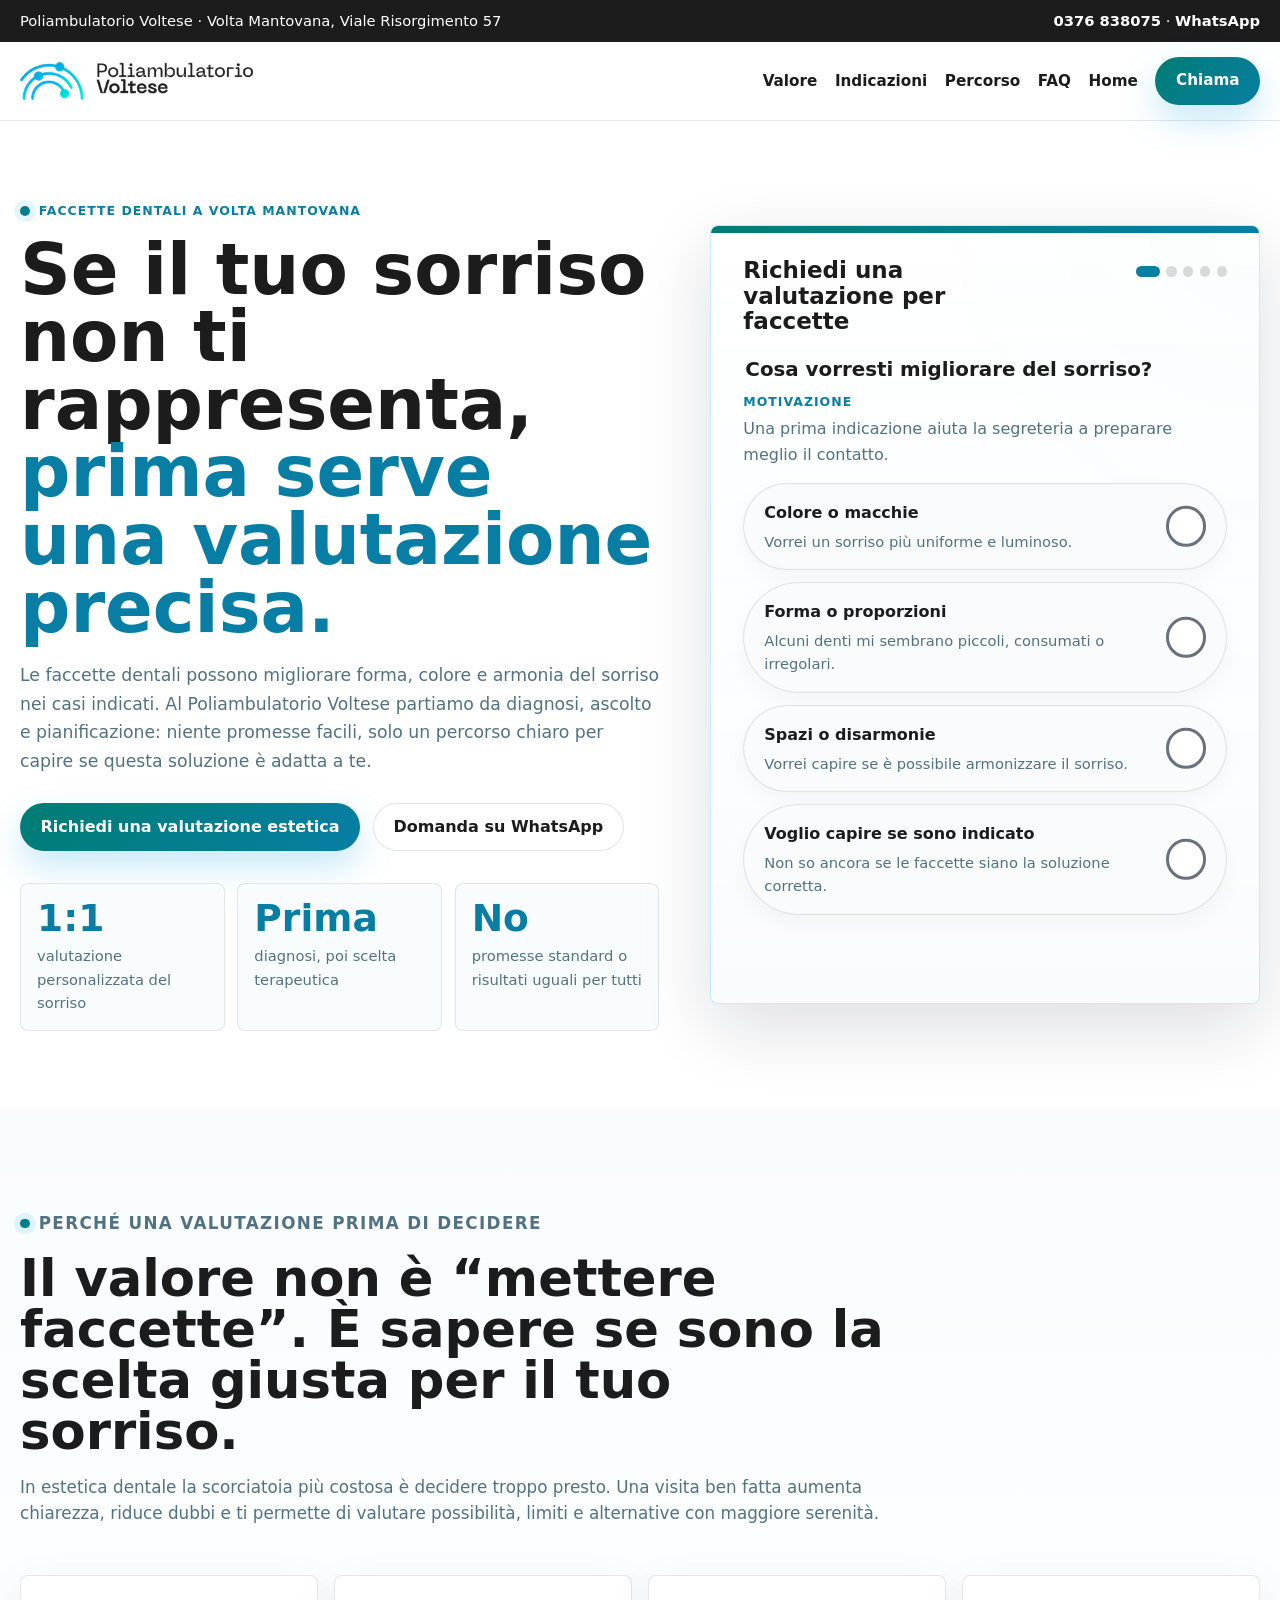
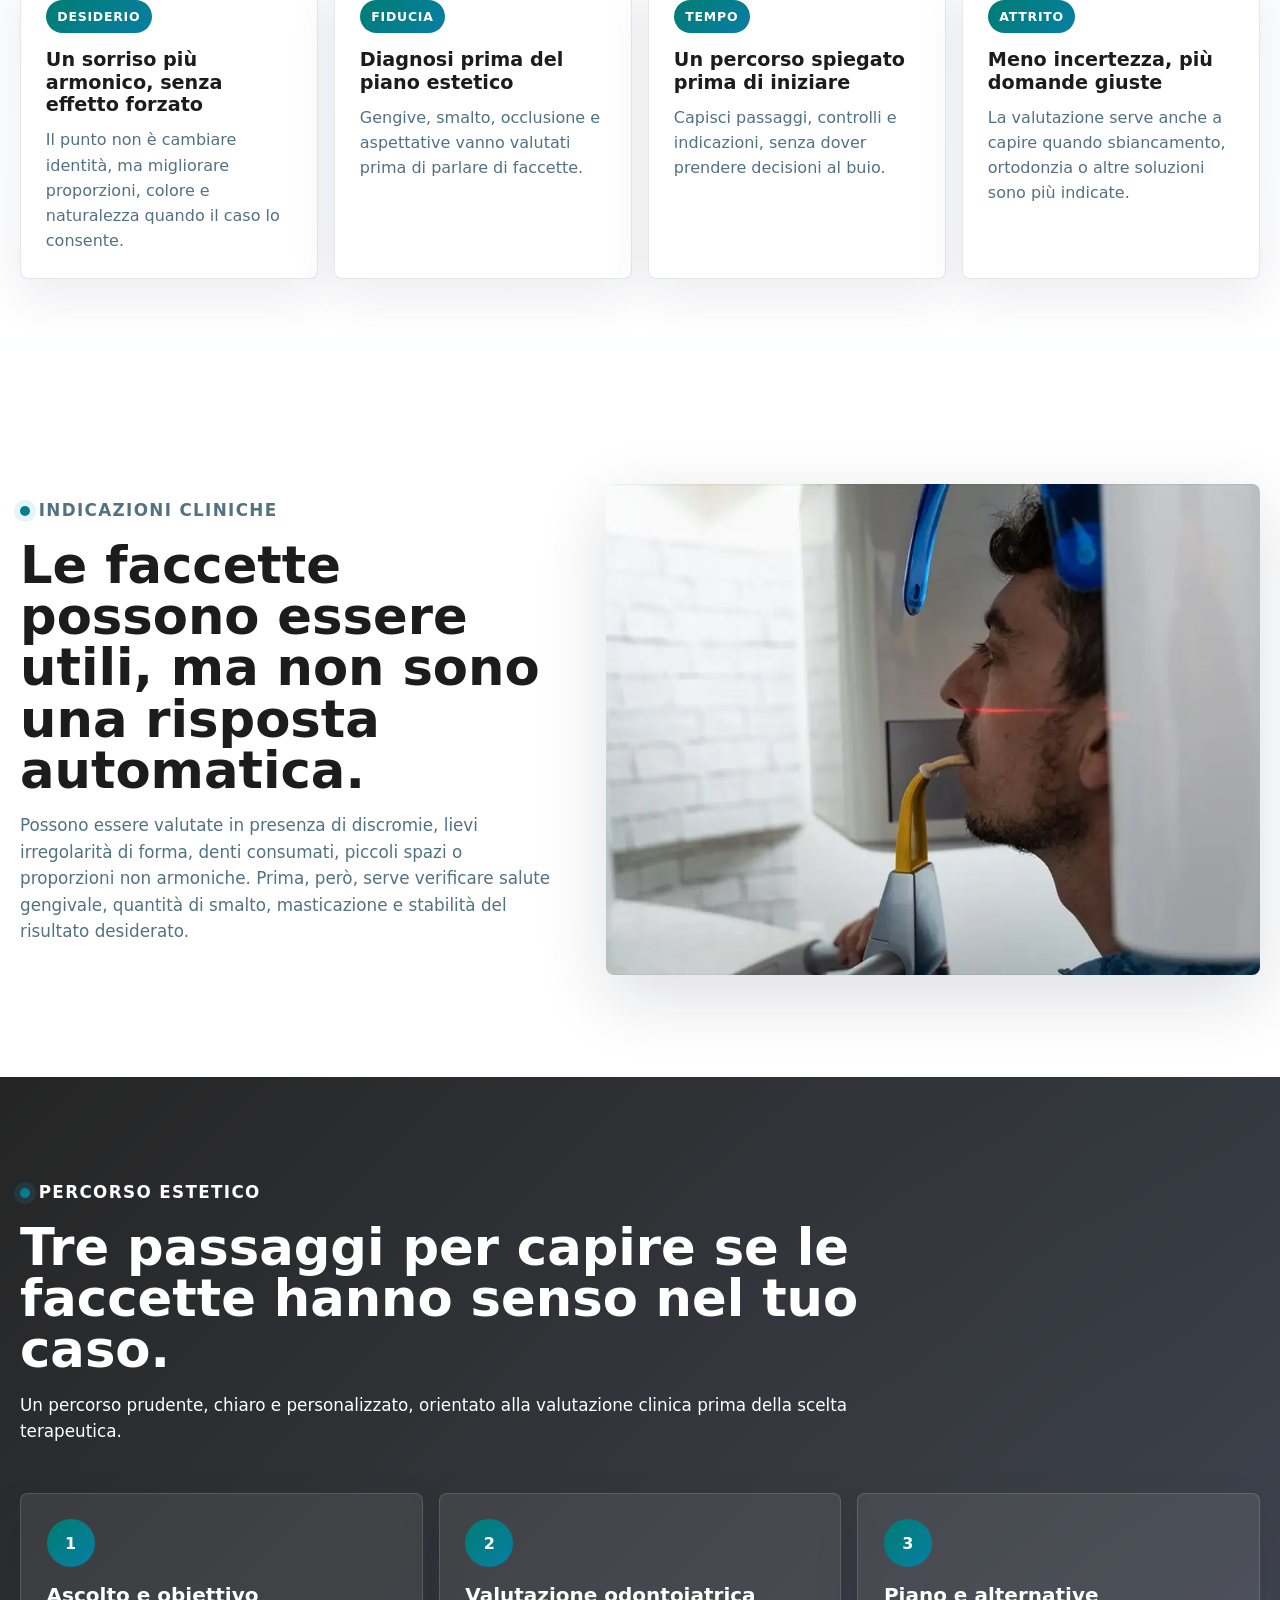
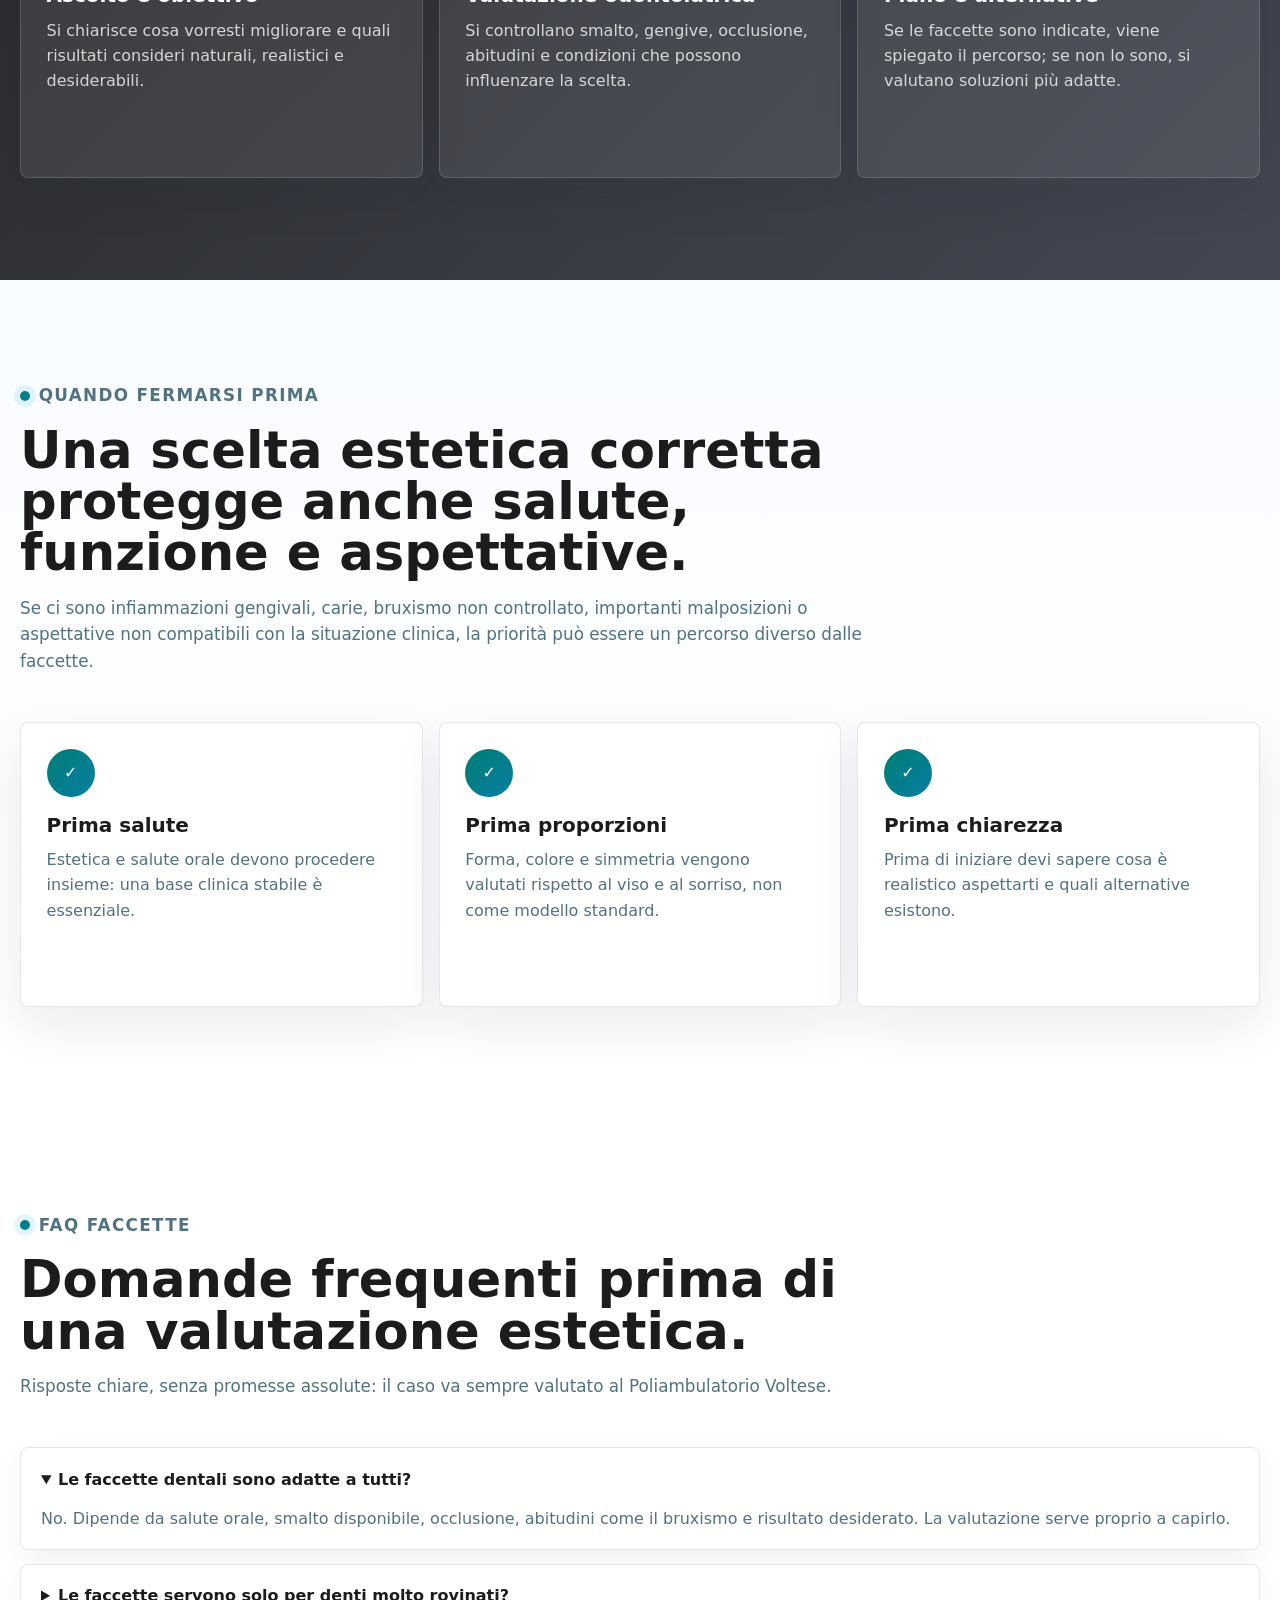
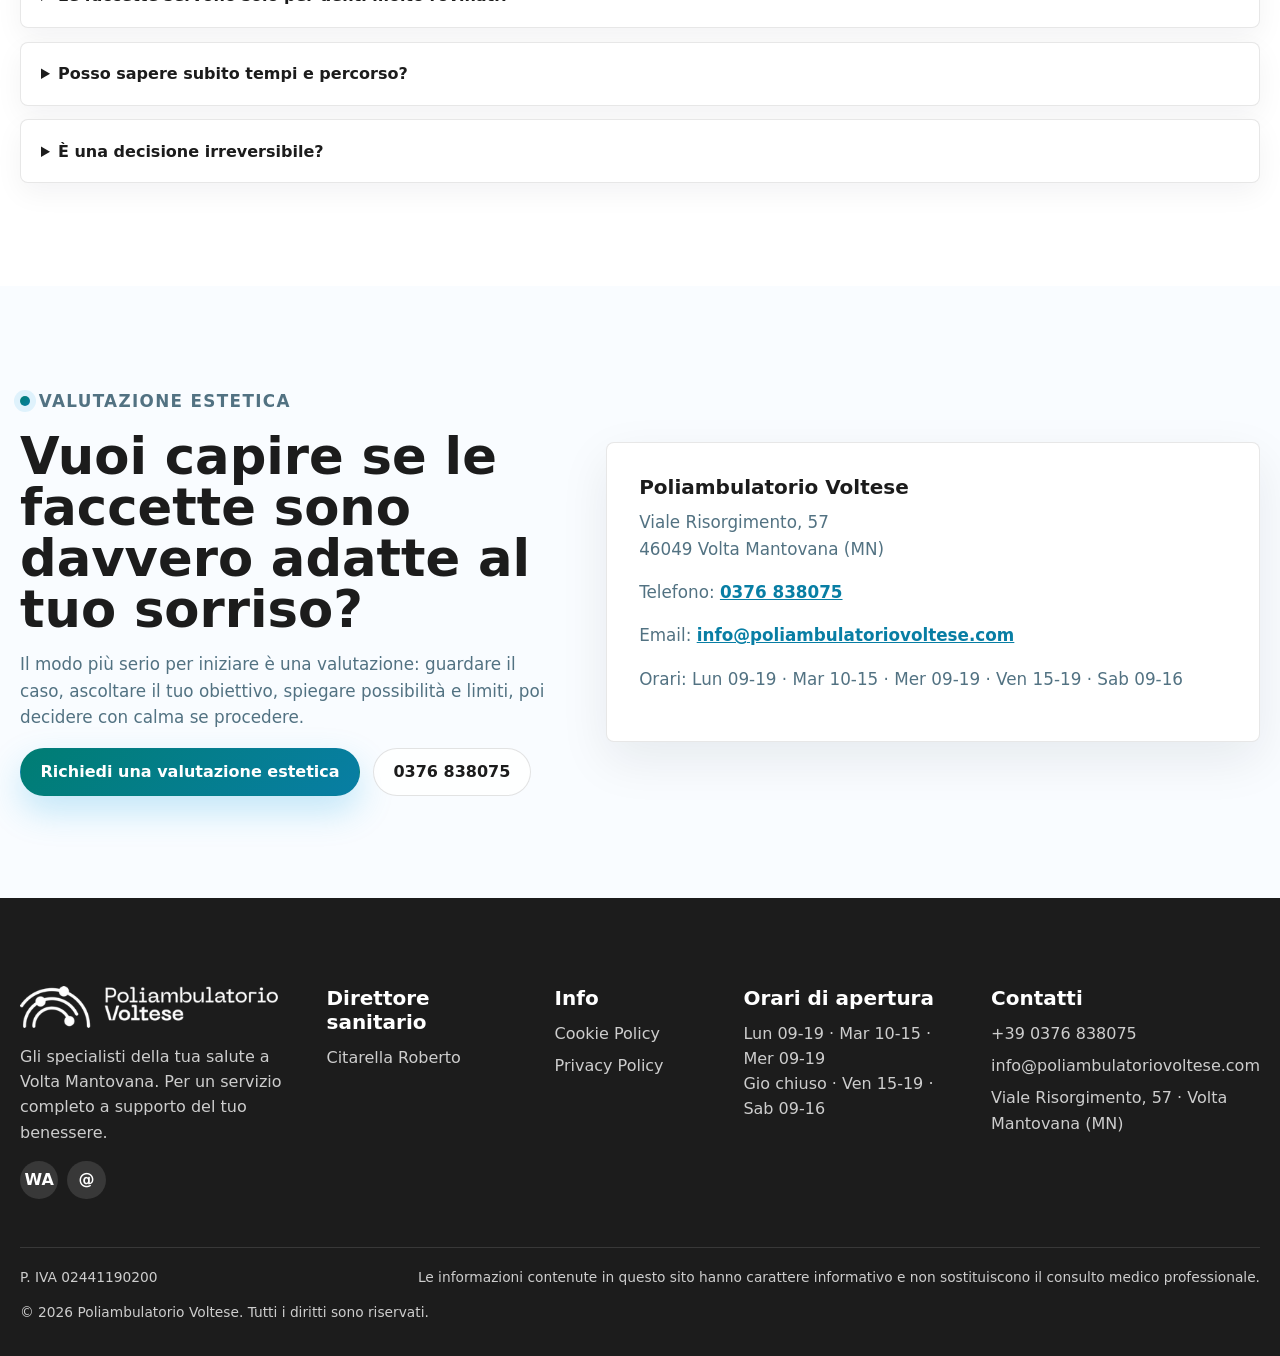
==== commit 505e002a: "Use Poliambulatorio Voltese naming consistently" ====
--- a/faccette/index.html
+++ b/faccette/index.html
@@ -96,7 +96,7 @@
             <a href="../">Sito principale</a>
           </div>
           <div class="mobile-menu-actions">
-            <a class="btn btn-ghost" href="tel:+390376838075">Chiama Studio</a>
+            <a class="btn btn-ghost" href="tel:+390376838075">Chiama il Poliambulatorio</a>
             <a class="btn btn-primary" href="#prenota">Richiedi valutazione</a>
           </div>
         </div>
@@ -129,7 +129,7 @@
           </div>
         </div>
 
-        <form class="glass-form reveal delay-1" id="prenota" action="mailto:info@poliambulatoriovoltese.com" method="post" enctype="text/plain">
+        <form class="glass-form reveal delay-1" id="prenota" action="#" method="post">
           <div class="form-head">
             <h2>Richiedi una valutazione per faccette</h2>
             <div class="progress" aria-hidden="true">
@@ -140,7 +140,7 @@
           <fieldset class="form-step is-active" data-step="0">
             <p class="quiz-kicker">Motivazione</p>
             <legend class="quiz-title">Cosa vorresti migliorare del sorriso?</legend>
-            <p class="quiz-copy">Una prima indicazione aiuta lo studio a preparare meglio il contatto.</p>
+            <p class="quiz-copy">Una prima indicazione aiuta la segreteria a preparare meglio il contatto.</p>
             <div class="quiz-options">
               <button type="button" class="choice-btn" data-name="Motivazione" data-value="Colore o macchie">
                 <strong>Colore o macchie</strong>
@@ -188,7 +188,7 @@
           <fieldset class="form-step" data-step="2" hidden>
             <p class="quiz-kicker">Preferenza appuntamento</p>
             <legend class="quiz-title">Scegli una data indicativa</legend>
-            <p class="quiz-copy">Lo studio ti ricontatterà per confermare la disponibilità effettiva.</p>
+            <p class="quiz-copy">La segreteria ti ricontatterà per confermare la disponibilità effettiva.</p>
             <div class="calendar-head">
               <strong class="calendar-title" aria-live="polite">Prossimi giorni disponibili</strong>
               <div class="calendar-nav" aria-hidden="true">
@@ -357,7 +357,7 @@
         <div class="section-head reveal">
           <p class="eyebrow"><span class="dot"></span> FAQ faccette</p>
           <h2>Domande frequenti prima di una valutazione estetica.</h2>
-          <p>Risposte chiare, senza promesse assolute: il caso va sempre valutato in studio.</p>
+          <p>Risposte chiare, senza promesse assolute: il caso va sempre valutato al Poliambulatorio Voltese.</p>
         </div>
         <div class="faq-list">
           <details class="reveal" open>
@@ -397,7 +397,7 @@
             <h3>Poliambulatorio Voltese</h3>
             <p>Viale Risorgimento, 57<br>46049 Volta Mantovana (MN)</p>
             <p>Telefono: <a href="tel:+390376838075">0376 838075</a></p>
-            <p>Email: <a href="mailto:info@poliambulatoriovoltese.com">info@poliambulatoriovoltese.com</a></p>
+            <p>Email: <a href="#" data-mail-link>info@poliambulatoriovoltese.com</a></p>
             <p>Orari: Lun 09-19 · Mar 10-15 · Mer 09-19 · Ven 15-19 · Sab 09-16</p>
           </address>
         </div>
@@ -411,7 +411,7 @@
           <p>Gli specialisti della tua salute a Volta Mantovana. Per un servizio completo a supporto del tuo benessere.</p>
           <div class="footer-social">
             <a href="https://wa.me/+390376838075" rel="noopener" aria-label="WA WhatsApp">WA</a>
-            <a href="mailto:info@poliambulatoriovoltese.com" aria-label="@ Email">@</a>
+            <a href="#" data-mail-link aria-label="@ Email">@</a>
           </div>
         </div>
         <div>
@@ -433,7 +433,7 @@
           <h3>Contatti</h3>
           <ul>
             <li><a href="tel:+390376838075">+39 0376 838075</a></li>
-            <li><a href="mailto:info@poliambulatoriovoltese.com">info@poliambulatoriovoltese.com</a></li>
+            <li><a href="#" data-mail-link>info@poliambulatoriovoltese.com</a></li>
             <li>Viale Risorgimento, 57 · Volta Mantovana (MN)</li>
           </ul>
         </div>
